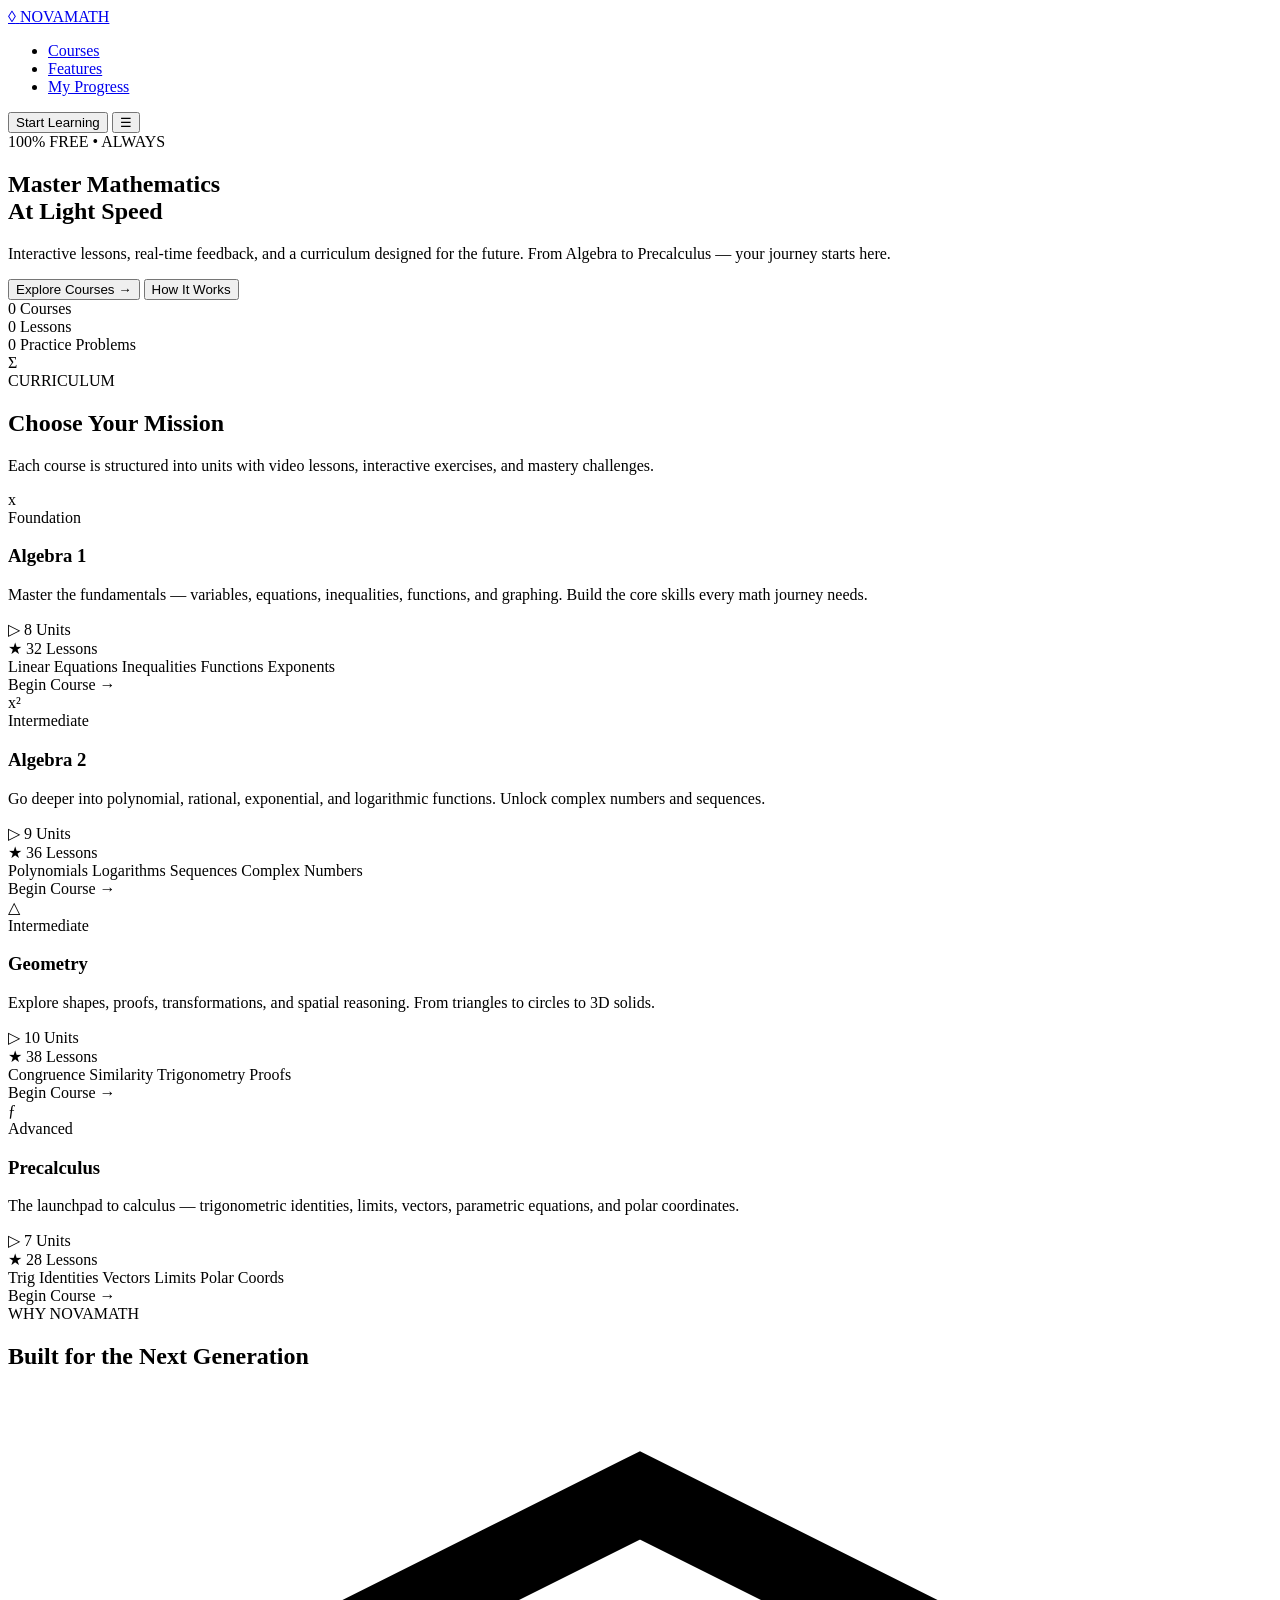
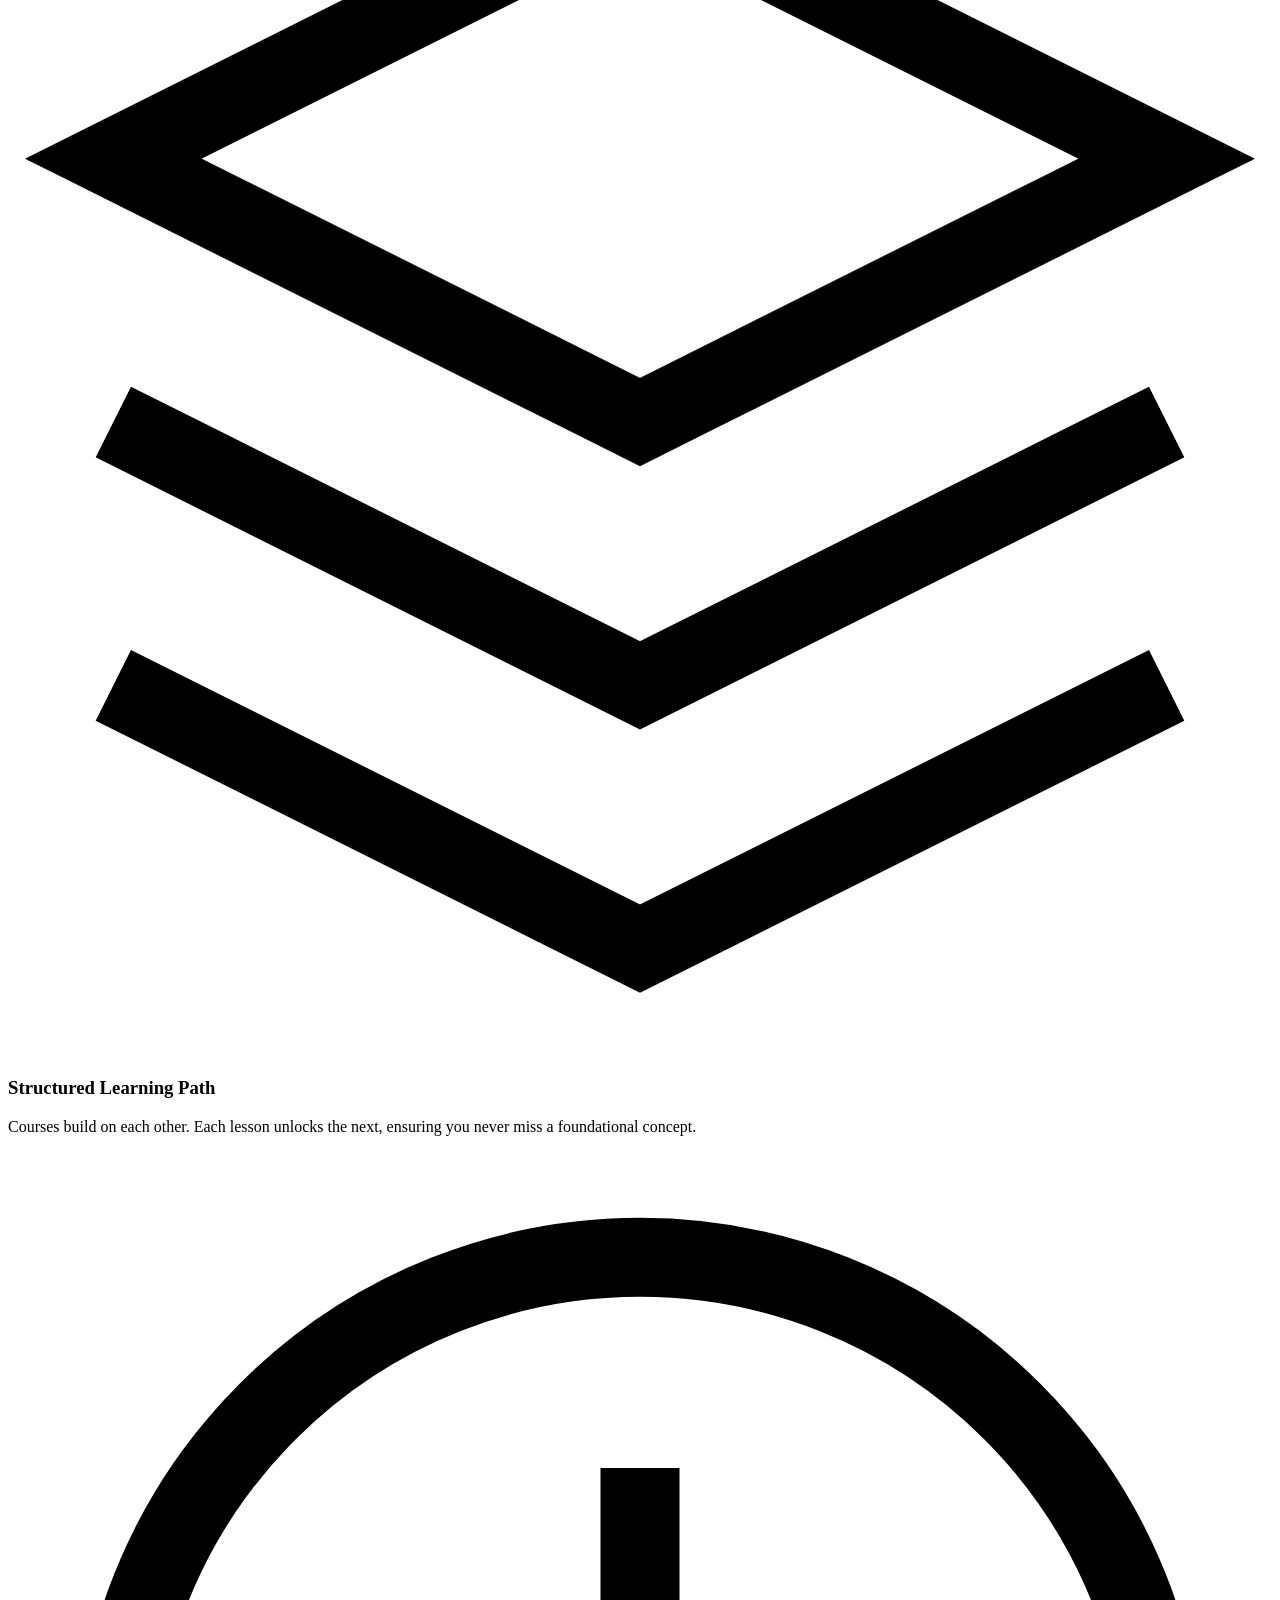
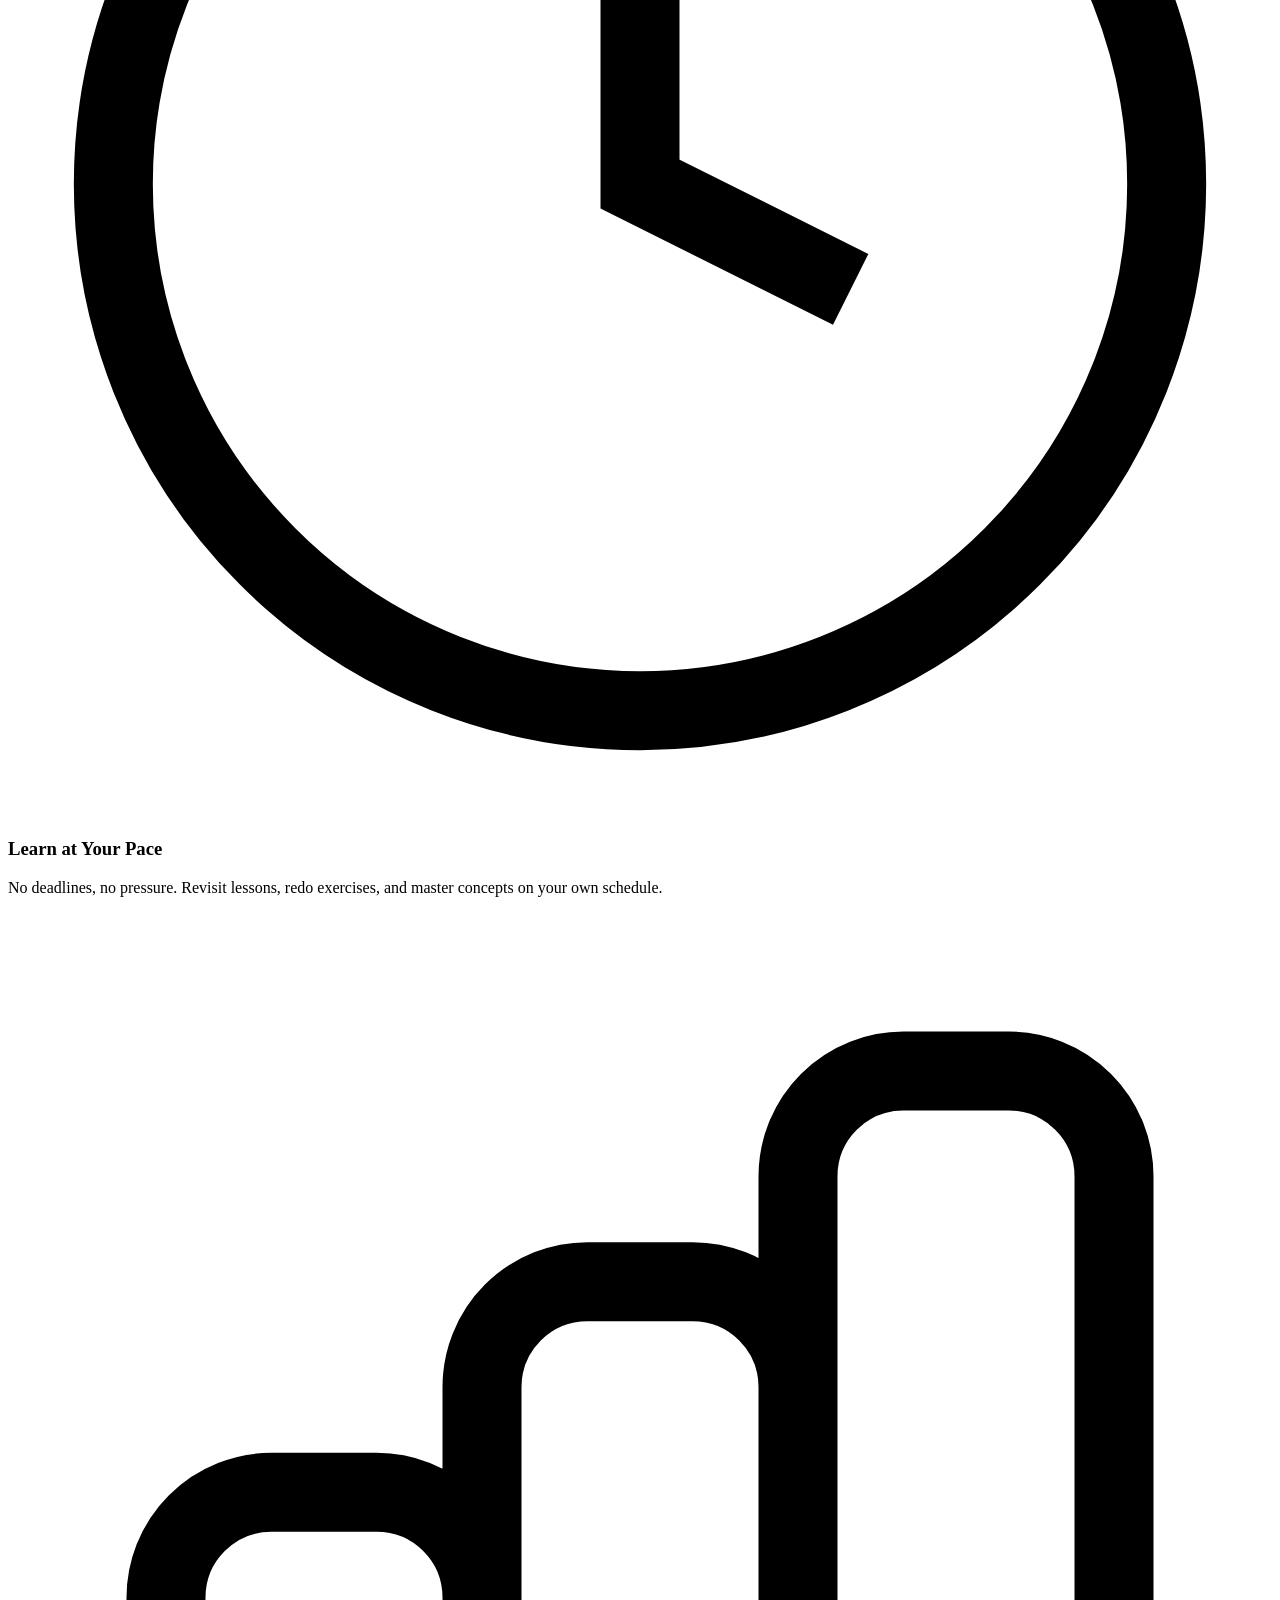
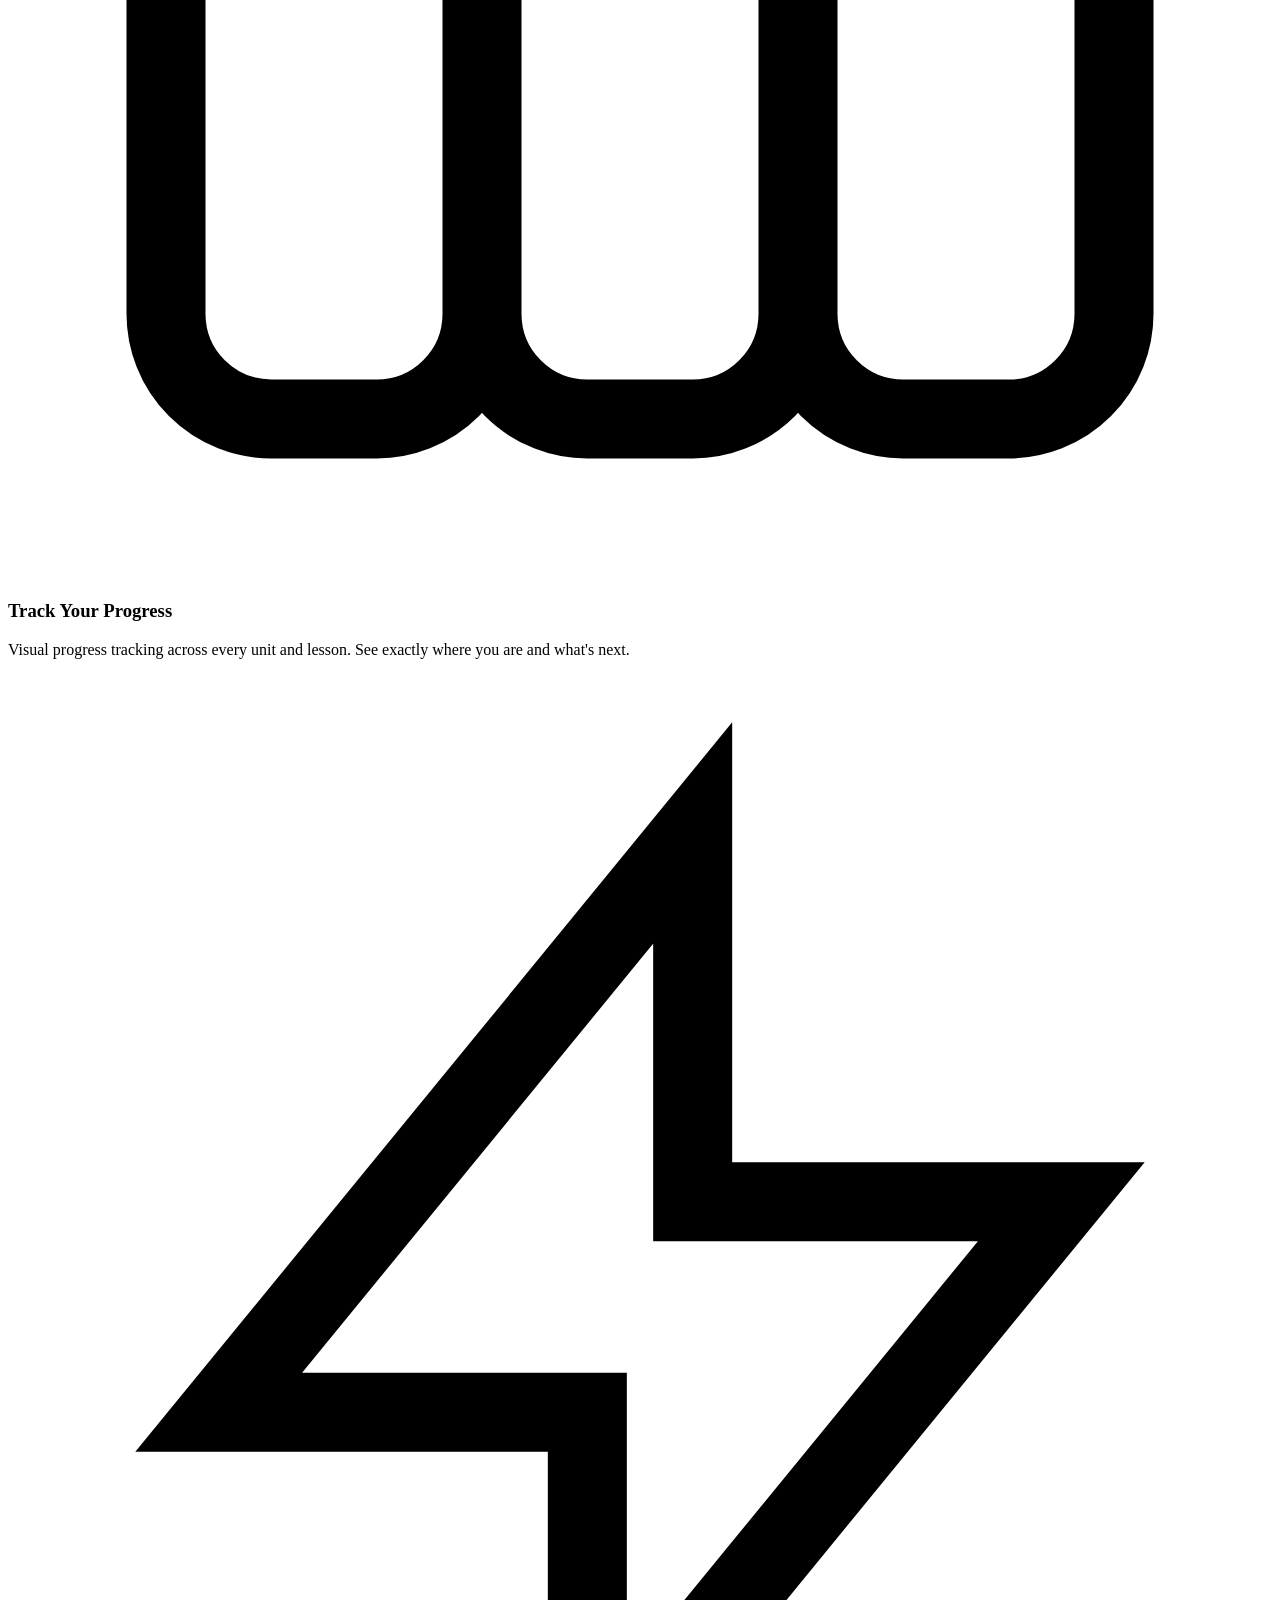
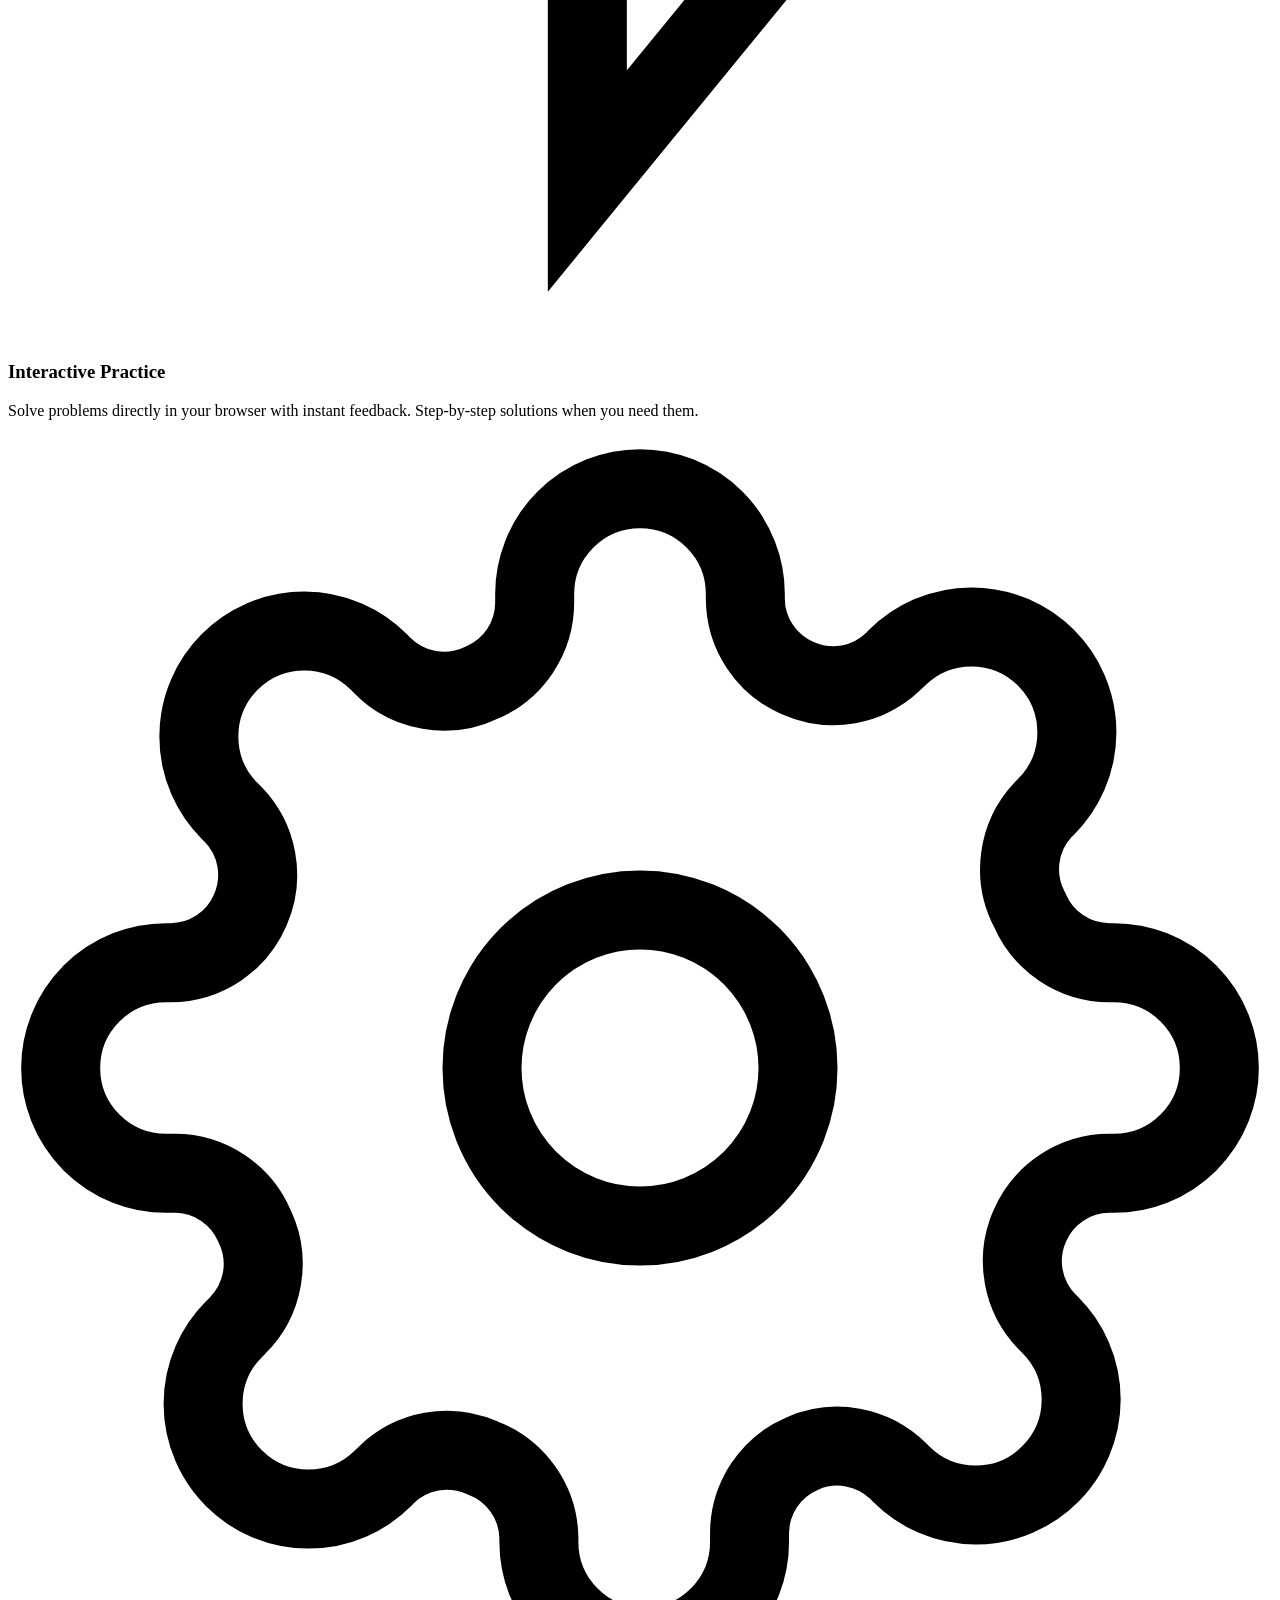
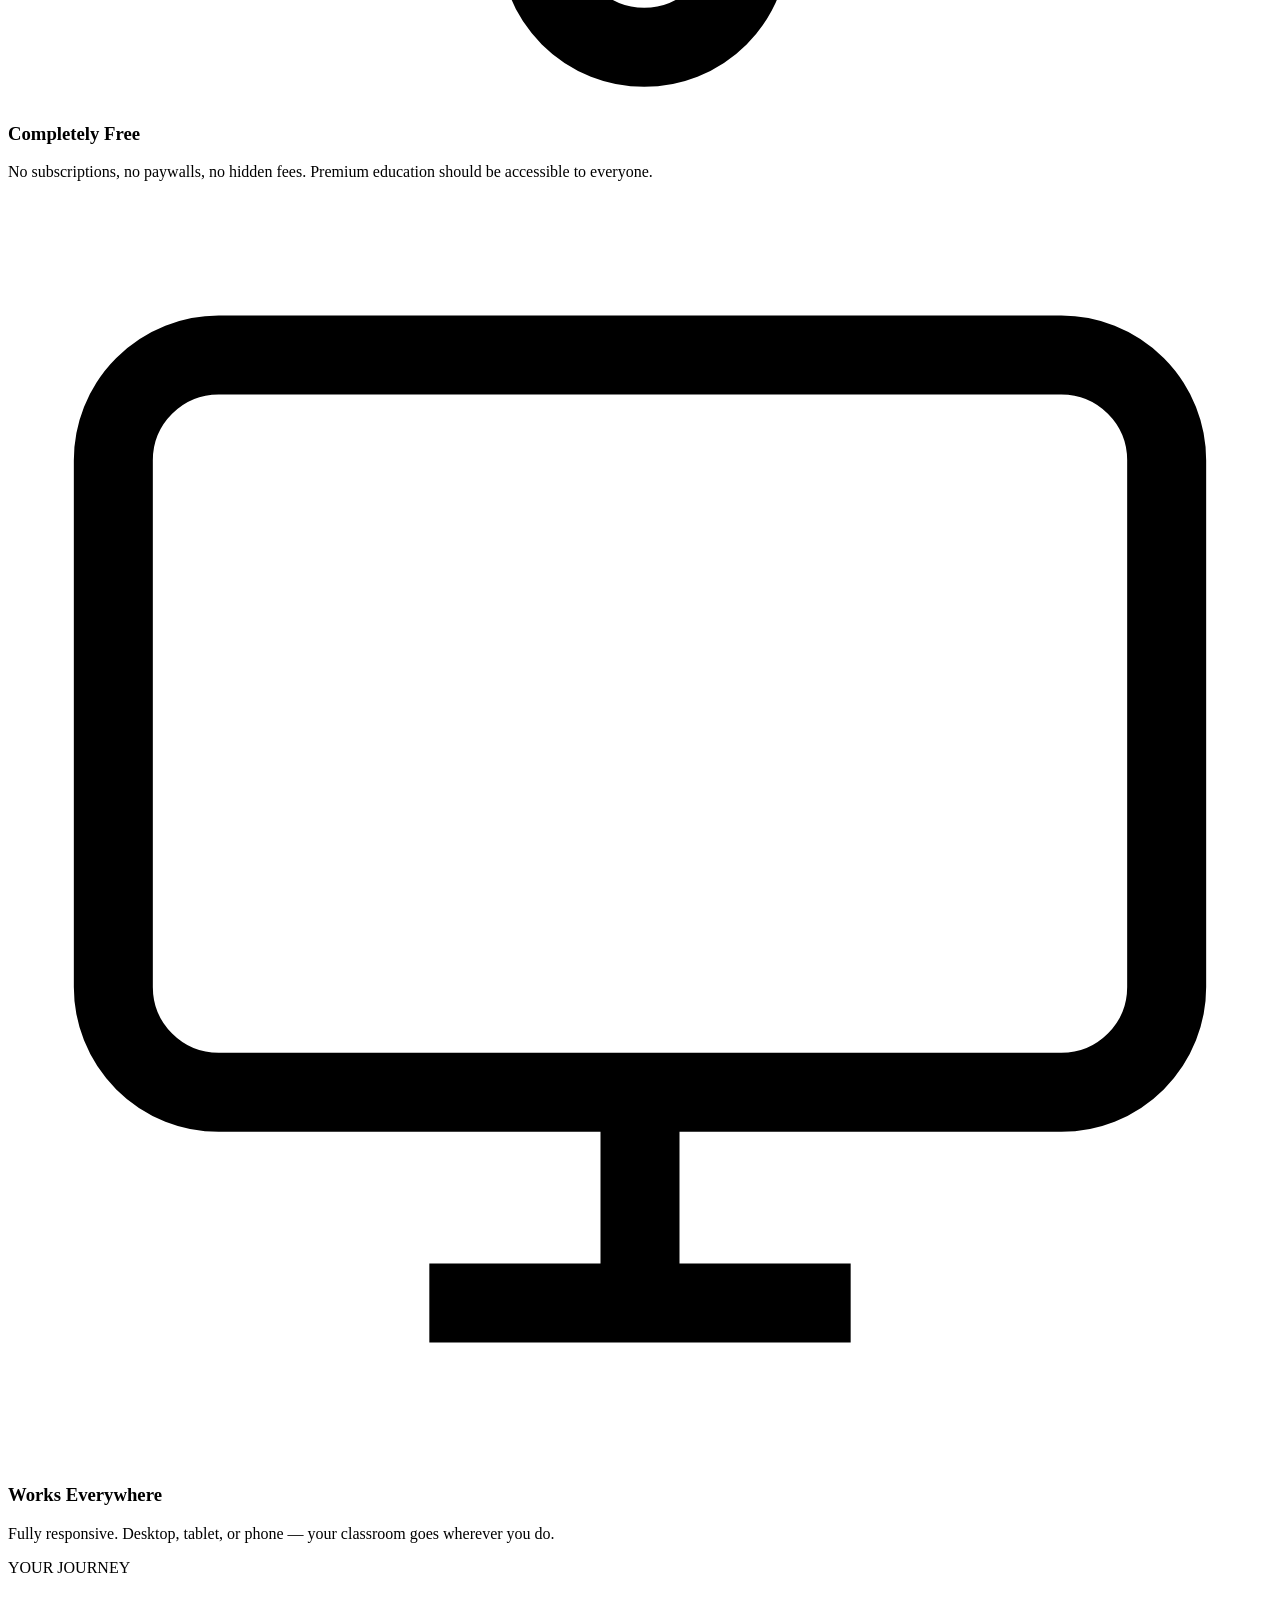
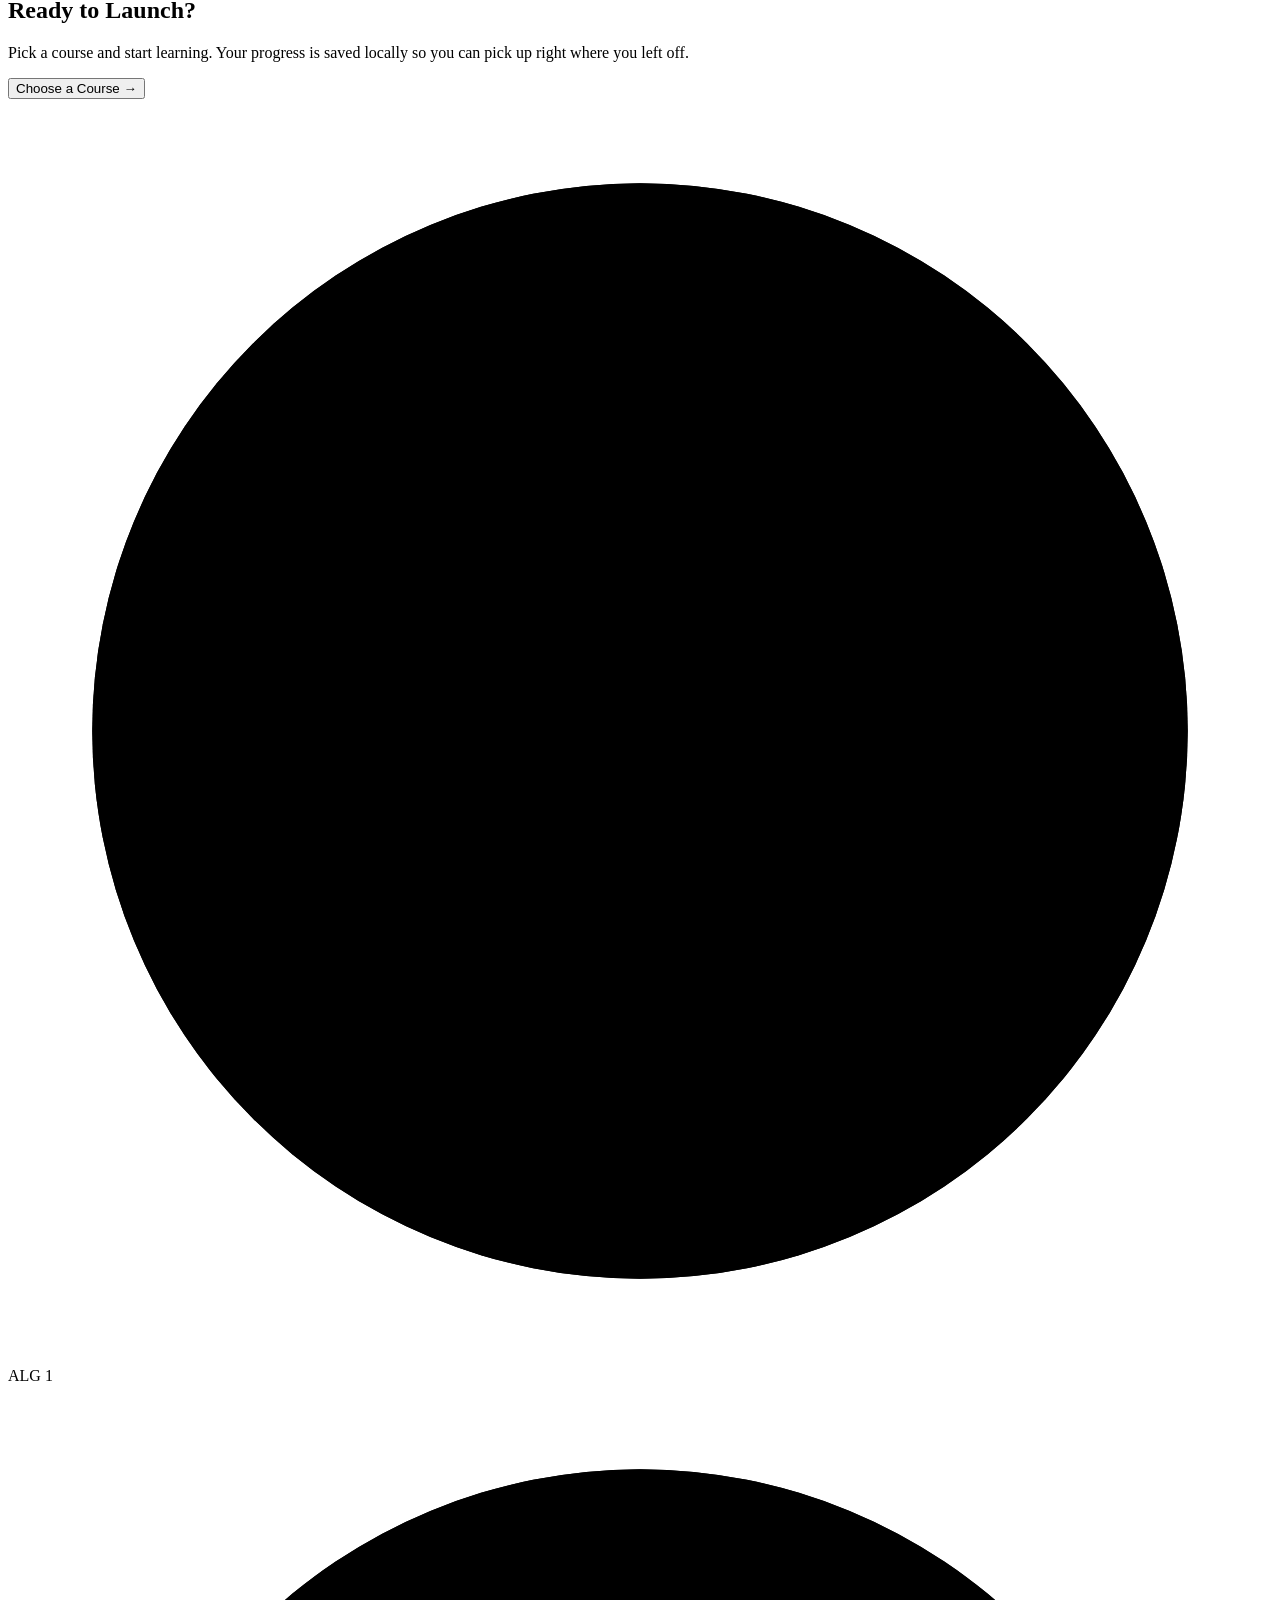
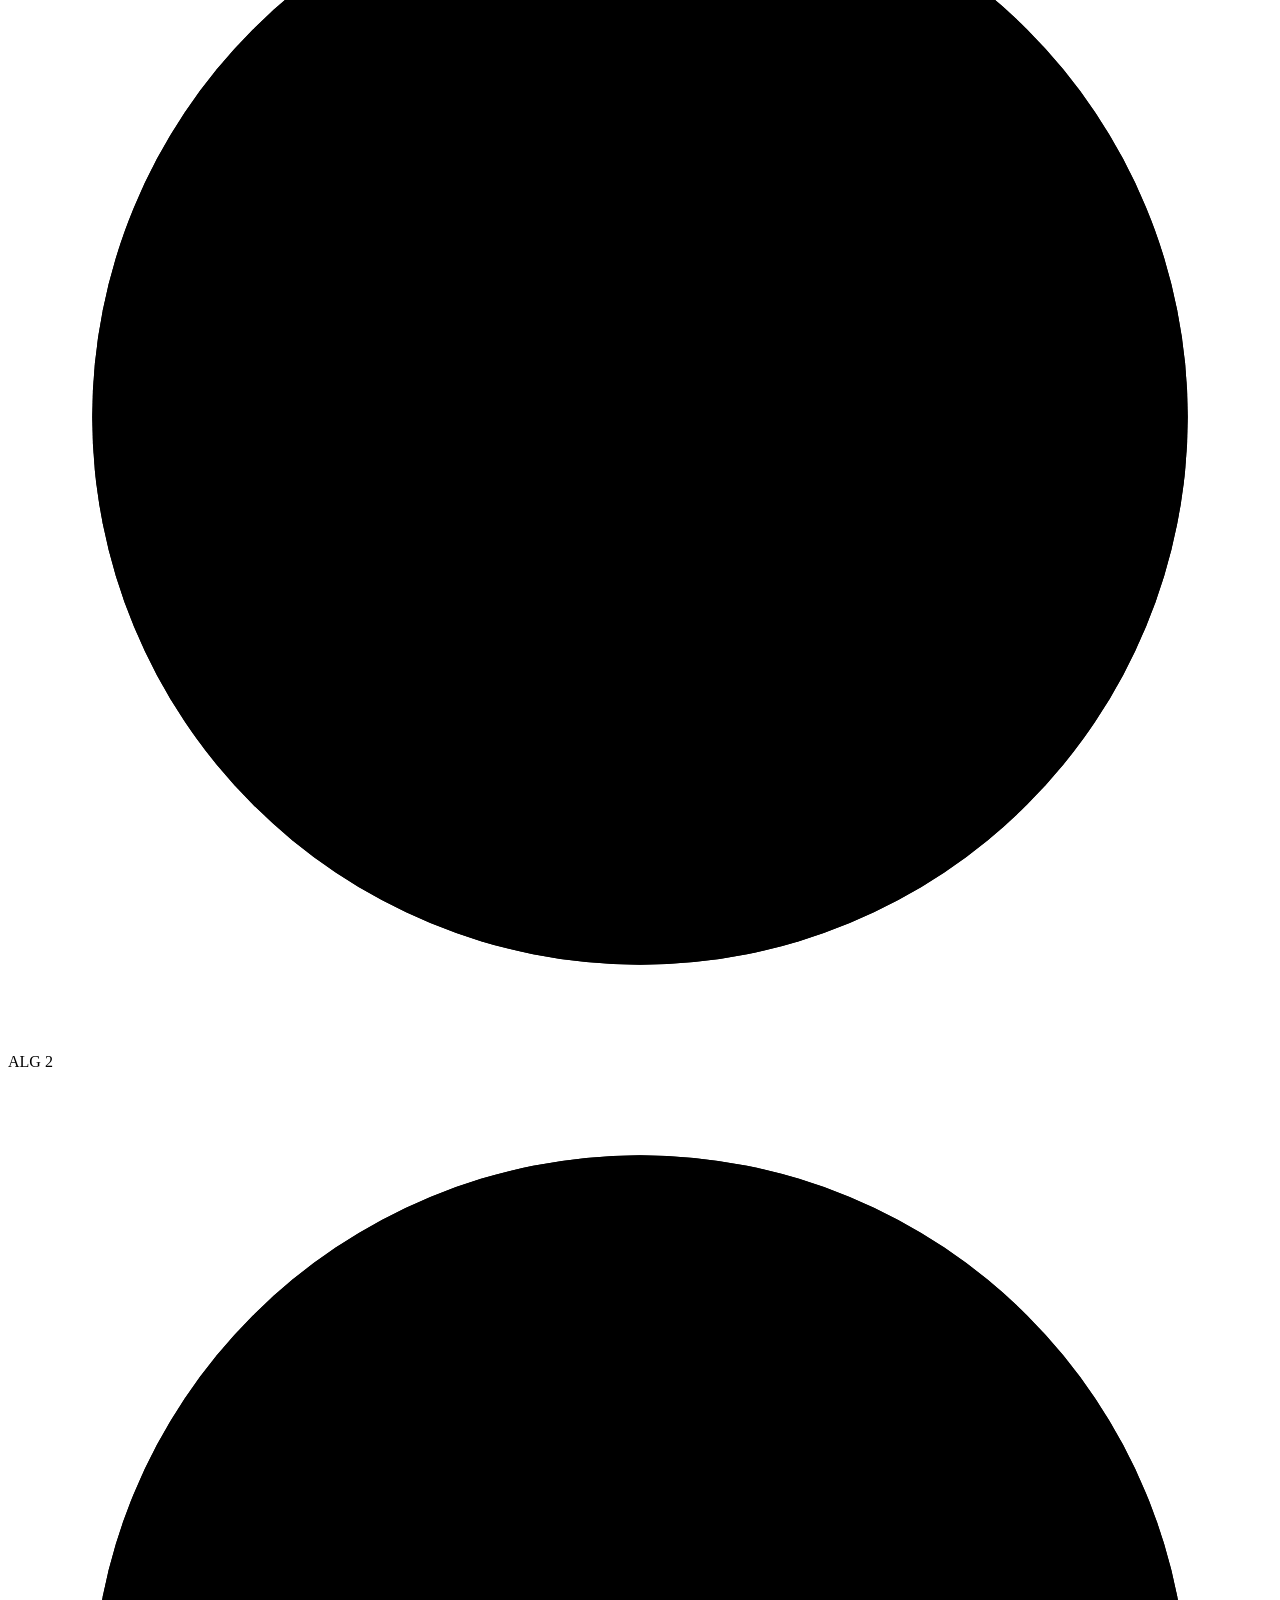
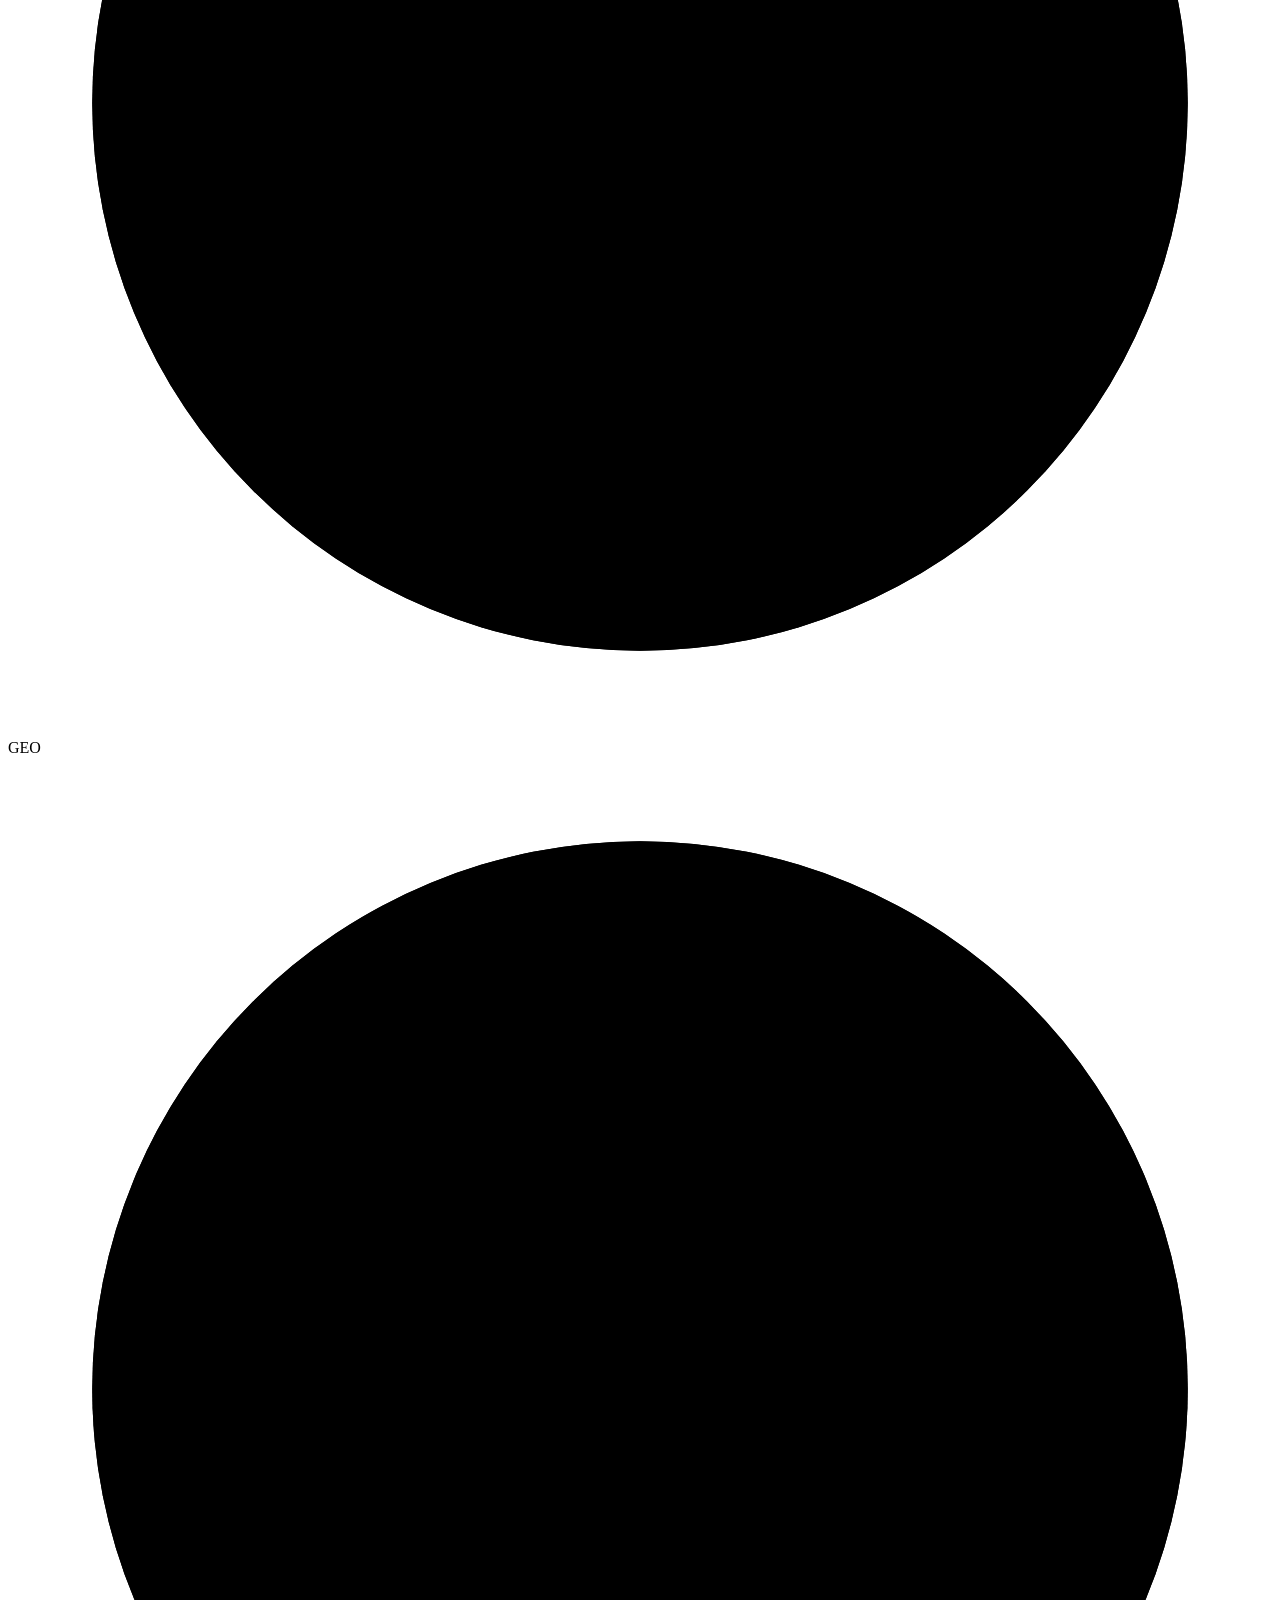
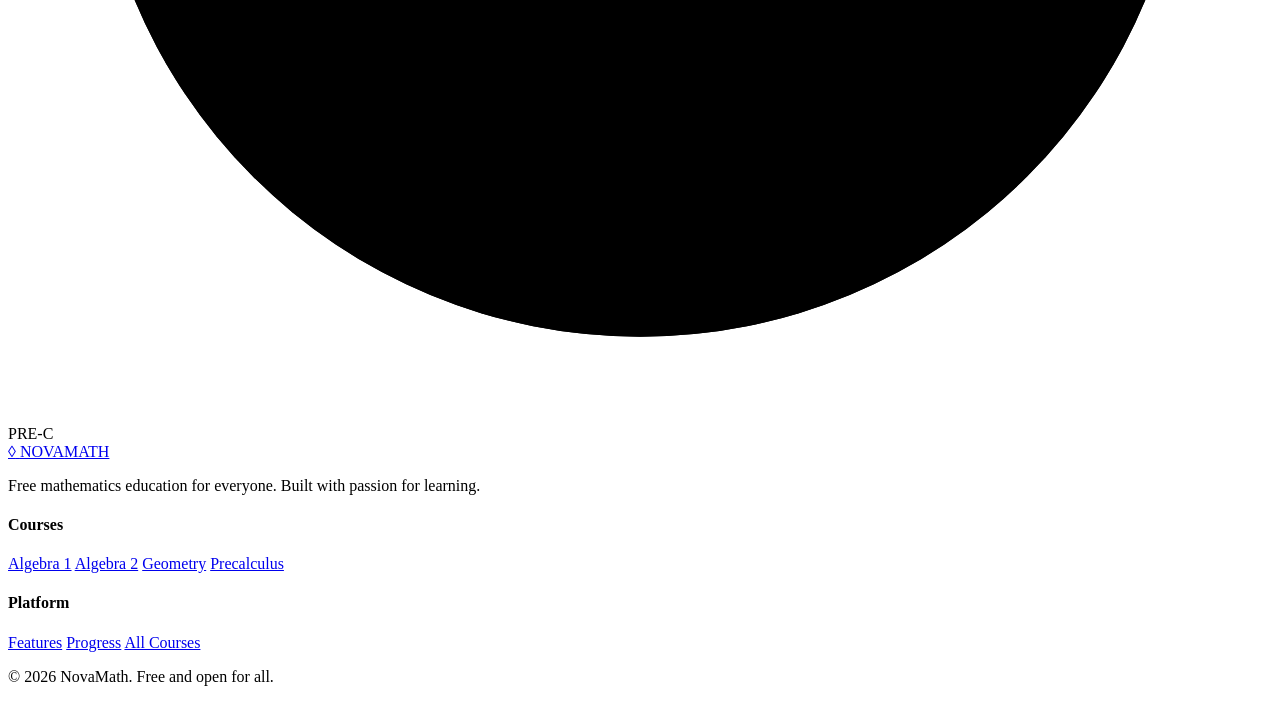
==== index.html @ 976612d1 "Add files via upload" ====
<!DOCTYPE html>
<html lang="en">
<head>
    <meta charset="UTF-8">
    <meta name="viewport" content="width=device-width, initial-scale=1.0">
    <title>NovaMath — Learn Mathematics Free</title>
    <link rel="stylesheet" href="styles.css">
    <link href="https://fonts.googleapis.com/css2?family=Orbitron:wght@400;500;600;700;800;900&family=Exo+2:wght@300;400;500;600;700&family=JetBrains+Mono:wght@400;500&display=swap" rel="stylesheet">
</head>
<body>
    <!-- Animated background -->
    <div class="bg-grid"></div>
    <div class="bg-particles" id="particles"></div>

    <!-- Navigation -->
    <nav class="navbar">
        <div class="nav-container">
            <a href="index.html" class="logo">
                <span class="logo-icon">&#9674;</span>
                <span class="logo-text">NOVA<span class="accent">MATH</span></span>
            </a>
            <ul class="nav-links">
                <li><a href="#courses" class="nav-link">Courses</a></li>
                <li><a href="#features" class="nav-link">Features</a></li>
                <li><a href="#progress" class="nav-link">My Progress</a></li>
            </ul>
            <button class="btn btn-glow" onclick="document.getElementById('courses').scrollIntoView({behavior:'smooth'})">Start Learning</button>
            <button class="mobile-menu-btn" id="mobileMenuBtn">&#9776;</button>
        </div>
    </nav>

    <!-- Hero Section -->
    <section class="hero">
        <div class="hero-content">
            <div class="hero-badge">100% FREE &bull; ALWAYS</div>
            <h1 class="hero-title">
                Master Mathematics<br>
                <span class="gradient-text">At Light Speed</span>
            </h1>
            <p class="hero-subtitle">
                Interactive lessons, real-time feedback, and a curriculum designed for the future.
                From Algebra to Precalculus — your journey starts here.
            </p>
            <div class="hero-actions">
                <button class="btn btn-primary btn-lg" onclick="document.getElementById('courses').scrollIntoView({behavior:'smooth'})">
                    Explore Courses
                    <span class="btn-arrow">&rarr;</span>
                </button>
                <button class="btn btn-outline btn-lg" onclick="document.getElementById('features').scrollIntoView({behavior:'smooth'})">
                    How It Works
                </button>
            </div>
            <div class="hero-stats">
                <div class="stat">
                    <span class="stat-number" data-target="4">0</span>
                    <span class="stat-label">Courses</span>
                </div>
                <div class="stat">
                    <span class="stat-number" data-target="120">0</span>
                    <span class="stat-label">Lessons</span>
                </div>
                <div class="stat">
                    <span class="stat-number" data-target="500">0</span>
                    <span class="stat-label">Practice Problems</span>
                </div>
            </div>
        </div>
        <div class="hero-visual">
            <div class="orbit-system">
                <div class="orbit orbit-1"><div class="orbit-dot"></div></div>
                <div class="orbit orbit-2"><div class="orbit-dot"></div></div>
                <div class="orbit orbit-3"><div class="orbit-dot"></div></div>
                <div class="orbit-center">
                    <span class="math-symbol">&Sigma;</span>
                </div>
            </div>
        </div>
    </section>

    <!-- Courses Section -->
    <section class="section" id="courses">
        <div class="container">
            <div class="section-header">
                <span class="section-tag">CURRICULUM</span>
                <h2 class="section-title">Choose Your <span class="gradient-text">Mission</span></h2>
                <p class="section-desc">Each course is structured into units with video lessons, interactive exercises, and mastery challenges.</p>
            </div>

            <div class="courses-grid">
                <!-- Algebra 1 -->
                <div class="course-card" onclick="window.location.href='course.html?course=algebra1'">
                    <div class="card-glow"></div>
                    <div class="card-header">
                        <div class="course-icon algebra1-icon">
                            <span>x</span>
                        </div>
                        <span class="course-level">Foundation</span>
                    </div>
                    <h3 class="course-title">Algebra 1</h3>
                    <p class="course-desc">Master the fundamentals — variables, equations, inequalities, functions, and graphing. Build the core skills every math journey needs.</p>
                    <div class="course-meta">
                        <div class="meta-item">
                            <span class="meta-icon">&#9655;</span>
                            <span>8 Units</span>
                        </div>
                        <div class="meta-item">
                            <span class="meta-icon">&#9733;</span>
                            <span>32 Lessons</span>
                        </div>
                    </div>
                    <div class="course-topics">
                        <span class="topic-tag">Linear Equations</span>
                        <span class="topic-tag">Inequalities</span>
                        <span class="topic-tag">Functions</span>
                        <span class="topic-tag">Exponents</span>
                    </div>
                    <div class="card-footer">
                        <div class="progress-bar-container">
                            <div class="progress-bar" data-progress="0"></div>
                        </div>
                        <span class="card-cta">Begin Course &rarr;</span>
                    </div>
                </div>

                <!-- Algebra 2 -->
                <div class="course-card" onclick="window.location.href='course.html?course=algebra2'">
                    <div class="card-glow"></div>
                    <div class="card-header">
                        <div class="course-icon algebra2-icon">
                            <span>x&sup2;</span>
                        </div>
                        <span class="course-level">Intermediate</span>
                    </div>
                    <h3 class="course-title">Algebra 2</h3>
                    <p class="course-desc">Go deeper into polynomial, rational, exponential, and logarithmic functions. Unlock complex numbers and sequences.</p>
                    <div class="course-meta">
                        <div class="meta-item">
                            <span class="meta-icon">&#9655;</span>
                            <span>9 Units</span>
                        </div>
                        <div class="meta-item">
                            <span class="meta-icon">&#9733;</span>
                            <span>36 Lessons</span>
                        </div>
                    </div>
                    <div class="course-topics">
                        <span class="topic-tag">Polynomials</span>
                        <span class="topic-tag">Logarithms</span>
                        <span class="topic-tag">Sequences</span>
                        <span class="topic-tag">Complex Numbers</span>
                    </div>
                    <div class="card-footer">
                        <div class="progress-bar-container">
                            <div class="progress-bar" data-progress="0"></div>
                        </div>
                        <span class="card-cta">Begin Course &rarr;</span>
                    </div>
                </div>

                <!-- Geometry -->
                <div class="course-card" onclick="window.location.href='course.html?course=geometry'">
                    <div class="card-glow"></div>
                    <div class="card-header">
                        <div class="course-icon geometry-icon">
                            <span>&#9651;</span>
                        </div>
                        <span class="course-level">Intermediate</span>
                    </div>
                    <h3 class="course-title">Geometry</h3>
                    <p class="course-desc">Explore shapes, proofs, transformations, and spatial reasoning. From triangles to circles to 3D solids.</p>
                    <div class="course-meta">
                        <div class="meta-item">
                            <span class="meta-icon">&#9655;</span>
                            <span>10 Units</span>
                        </div>
                        <div class="meta-item">
                            <span class="meta-icon">&#9733;</span>
                            <span>38 Lessons</span>
                        </div>
                    </div>
                    <div class="course-topics">
                        <span class="topic-tag">Congruence</span>
                        <span class="topic-tag">Similarity</span>
                        <span class="topic-tag">Trigonometry</span>
                        <span class="topic-tag">Proofs</span>
                    </div>
                    <div class="card-footer">
                        <div class="progress-bar-container">
                            <div class="progress-bar" data-progress="0"></div>
                        </div>
                        <span class="card-cta">Begin Course &rarr;</span>
                    </div>
                </div>

                <!-- Precalculus -->
                <div class="course-card" onclick="window.location.href='course.html?course=precalculus'">
                    <div class="card-glow"></div>
                    <div class="card-header">
                        <div class="course-icon precalc-icon">
                            <span>&fnof;</span>
                        </div>
                        <span class="course-level">Advanced</span>
                    </div>
                    <h3 class="course-title">Precalculus</h3>
                    <p class="course-desc">The launchpad to calculus — trigonometric identities, limits, vectors, parametric equations, and polar coordinates.</p>
                    <div class="course-meta">
                        <div class="meta-item">
                            <span class="meta-icon">&#9655;</span>
                            <span>7 Units</span>
                        </div>
                        <div class="meta-item">
                            <span class="meta-icon">&#9733;</span>
                            <span>28 Lessons</span>
                        </div>
                    </div>
                    <div class="course-topics">
                        <span class="topic-tag">Trig Identities</span>
                        <span class="topic-tag">Vectors</span>
                        <span class="topic-tag">Limits</span>
                        <span class="topic-tag">Polar Coords</span>
                    </div>
                    <div class="card-footer">
                        <div class="progress-bar-container">
                            <div class="progress-bar" data-progress="0"></div>
                        </div>
                        <span class="card-cta">Begin Course &rarr;</span>
                    </div>
                </div>
            </div>
        </div>
    </section>

    <!-- Features Section -->
    <section class="section section-dark" id="features">
        <div class="container">
            <div class="section-header">
                <span class="section-tag">WHY NOVAMATH</span>
                <h2 class="section-title">Built for the <span class="gradient-text">Next Generation</span></h2>
            </div>
            <div class="features-grid">
                <div class="feature-card">
                    <div class="feature-icon">
                        <svg viewBox="0 0 24 24" fill="none" stroke="currentColor" stroke-width="1.5">
                            <path d="M12 2L2 7l10 5 10-5-10-5zM2 17l10 5 10-5M2 12l10 5 10-5"/>
                        </svg>
                    </div>
                    <h3>Structured Learning Path</h3>
                    <p>Courses build on each other. Each lesson unlocks the next, ensuring you never miss a foundational concept.</p>
                </div>
                <div class="feature-card">
                    <div class="feature-icon">
                        <svg viewBox="0 0 24 24" fill="none" stroke="currentColor" stroke-width="1.5">
                            <circle cx="12" cy="12" r="10"/><path d="M12 6v6l4 2"/>
                        </svg>
                    </div>
                    <h3>Learn at Your Pace</h3>
                    <p>No deadlines, no pressure. Revisit lessons, redo exercises, and master concepts on your own schedule.</p>
                </div>
                <div class="feature-card">
                    <div class="feature-icon">
                        <svg viewBox="0 0 24 24" fill="none" stroke="currentColor" stroke-width="1.5">
                            <path d="M9 19v-6a2 2 0 00-2-2H5a2 2 0 00-2 2v6a2 2 0 002 2h2a2 2 0 002-2zm0 0V9a2 2 0 012-2h2a2 2 0 012 2v10m-6 0a2 2 0 002 2h2a2 2 0 002-2m0 0V5a2 2 0 012-2h2a2 2 0 012 2v14a2 2 0 01-2 2h-2a2 2 0 01-2-2z"/>
                        </svg>
                    </div>
                    <h3>Track Your Progress</h3>
                    <p>Visual progress tracking across every unit and lesson. See exactly where you are and what's next.</p>
                </div>
                <div class="feature-card">
                    <div class="feature-icon">
                        <svg viewBox="0 0 24 24" fill="none" stroke="currentColor" stroke-width="1.5">
                            <path d="M13 10V3L4 14h7v7l9-11h-7z"/>
                        </svg>
                    </div>
                    <h3>Interactive Practice</h3>
                    <p>Solve problems directly in your browser with instant feedback. Step-by-step solutions when you need them.</p>
                </div>
                <div class="feature-card">
                    <div class="feature-icon">
                        <svg viewBox="0 0 24 24" fill="none" stroke="currentColor" stroke-width="1.5">
                            <path d="M12 15a3 3 0 100-6 3 3 0 000 6z"/><path d="M19.4 15a1.65 1.65 0 00.33 1.82l.06.06a2 2 0 010 2.83 2 2 0 01-2.83 0l-.06-.06a1.65 1.65 0 00-1.82-.33 1.65 1.65 0 00-1 1.51V21a2 2 0 01-4 0v-.09A1.65 1.65 0 009 19.4a1.65 1.65 0 00-1.82.33l-.06.06a2 2 0 01-2.83-2.83l.06-.06A1.65 1.65 0 004.68 15a1.65 1.65 0 00-1.51-1H3a2 2 0 010-4h.09A1.65 1.65 0 004.6 9a1.65 1.65 0 00-.33-1.82l-.06-.06a2 2 0 012.83-2.83l.06.06A1.65 1.65 0 009 4.68a1.65 1.65 0 001-1.51V3a2 2 0 014 0v.09a1.65 1.65 0 001 1.51 1.65 1.65 0 001.82-.33l.06-.06a2 2 0 012.83 2.83l-.06.06A1.65 1.65 0 0019.4 9a1.65 1.65 0 001.51 1H21a2 2 0 010 4h-.09a1.65 1.65 0 00-1.51 1z"/>
                        </svg>
                    </div>
                    <h3>Completely Free</h3>
                    <p>No subscriptions, no paywalls, no hidden fees. Premium education should be accessible to everyone.</p>
                </div>
                <div class="feature-card">
                    <div class="feature-icon">
                        <svg viewBox="0 0 24 24" fill="none" stroke="currentColor" stroke-width="1.5">
                            <rect x="2" y="3" width="20" height="14" rx="2"/><path d="M8 21h8M12 17v4"/>
                        </svg>
                    </div>
                    <h3>Works Everywhere</h3>
                    <p>Fully responsive. Desktop, tablet, or phone — your classroom goes wherever you do.</p>
                </div>
            </div>
        </div>
    </section>

    <!-- Progress / CTA Section -->
    <section class="section" id="progress">
        <div class="container">
            <div class="cta-block">
                <div class="cta-content">
                    <span class="section-tag">YOUR JOURNEY</span>
                    <h2 class="section-title">Ready to <span class="gradient-text">Launch</span>?</h2>
                    <p class="section-desc">Pick a course and start learning. Your progress is saved locally so you can pick up right where you left off.</p>
                    <button class="btn btn-primary btn-lg" onclick="document.getElementById('courses').scrollIntoView({behavior:'smooth'})">
                        Choose a Course
                        <span class="btn-arrow">&rarr;</span>
                    </button>
                </div>
                <div class="cta-visual">
                    <div class="progress-rings">
                        <div class="ring" data-course="Algebra 1" data-color="#00d4ff">
                            <svg viewBox="0 0 120 120">
                                <circle cx="60" cy="60" r="52" class="ring-bg"/>
                                <circle cx="60" cy="60" r="52" class="ring-fill" style="--color: #00d4ff" data-course-key="algebra1"/>
                            </svg>
                            <span class="ring-label">ALG 1</span>
                        </div>
                        <div class="ring" data-course="Algebra 2" data-color="#a855f7">
                            <svg viewBox="0 0 120 120">
                                <circle cx="60" cy="60" r="52" class="ring-bg"/>
                                <circle cx="60" cy="60" r="52" class="ring-fill" style="--color: #a855f7" data-course-key="algebra2"/>
                            </svg>
                            <span class="ring-label">ALG 2</span>
                        </div>
                        <div class="ring" data-course="Geometry" data-color="#22c55e">
                            <svg viewBox="0 0 120 120">
                                <circle cx="60" cy="60" r="52" class="ring-bg"/>
                                <circle cx="60" cy="60" r="52" class="ring-fill" style="--color: #22c55e" data-course-key="geometry"/>
                            </svg>
                            <span class="ring-label">GEO</span>
                        </div>
                        <div class="ring" data-course="Precalculus" data-color="#f97316">
                            <svg viewBox="0 0 120 120">
                                <circle cx="60" cy="60" r="52" class="ring-bg"/>
                                <circle cx="60" cy="60" r="52" class="ring-fill" style="--color: #f97316" data-course-key="precalculus"/>
                            </svg>
                            <span class="ring-label">PRE-C</span>
                        </div>
                    </div>
                </div>
            </div>
        </div>
    </section>

    <!-- Footer -->
    <footer class="footer">
        <div class="container">
            <div class="footer-grid">
                <div class="footer-brand">
                    <a href="index.html" class="logo">
                        <span class="logo-icon">&#9674;</span>
                        <span class="logo-text">NOVA<span class="accent">MATH</span></span>
                    </a>
                    <p>Free mathematics education for everyone. Built with passion for learning.</p>
                </div>
                <div class="footer-links">
                    <h4>Courses</h4>
                    <a href="course.html?course=algebra1">Algebra 1</a>
                    <a href="course.html?course=algebra2">Algebra 2</a>
                    <a href="course.html?course=geometry">Geometry</a>
                    <a href="course.html?course=precalculus">Precalculus</a>
                </div>
                <div class="footer-links">
                    <h4>Platform</h4>
                    <a href="#features">Features</a>
                    <a href="#progress">Progress</a>
                    <a href="#courses">All Courses</a>
                </div>
            </div>
            <div class="footer-bottom">
                <p>&copy; 2026 NovaMath. Free and open for all.</p>
            </div>
        </div>
    </footer>

    <script src="practice-data.js"></script>
    <script src="app.js"></script>
</body>
</html>
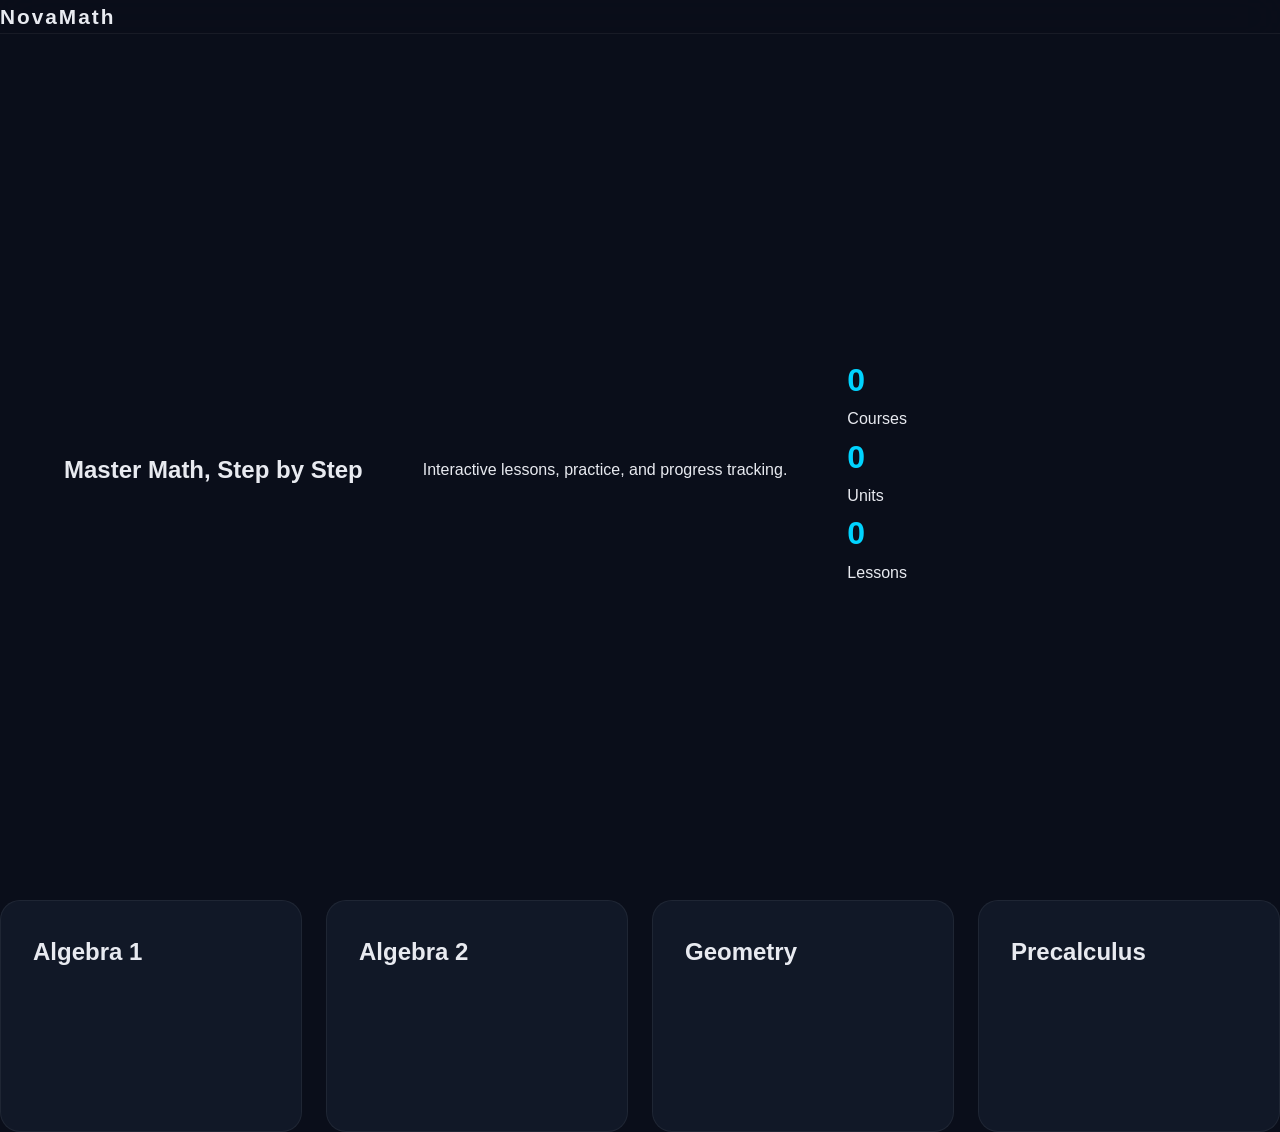
==== commit 549017d4: "Add files via upload" ====
--- a/index.html
+++ b/index.html
@@ -1,382 +1,63 @@
 <!DOCTYPE html>
 <html lang="en">
 <head>
-    <meta charset="UTF-8">
-    <meta name="viewport" content="width=device-width, initial-scale=1.0">
-    <title>NovaMath — Learn Mathematics Free</title>
-    <link rel="stylesheet" href="styles.css">
-    <link href="https://fonts.googleapis.com/css2?family=Orbitron:wght@400;500;600;700;800;900&family=Exo+2:wght@300;400;500;600;700&family=JetBrains+Mono:wght@400;500&display=swap" rel="stylesheet">
+  <meta charset="UTF-8">
+  <meta name="viewport" content="width=device-width, initial-scale=1.0">
+  <title>NovaMath</title>
+  <link rel="stylesheet" href="style.css">
 </head>
 <body>
-    <!-- Animated background -->
-    <div class="bg-grid"></div>
-    <div class="bg-particles" id="particles"></div>
-
-    <!-- Navigation -->
-    <nav class="navbar">
-        <div class="nav-container">
-            <a href="index.html" class="logo">
-                <span class="logo-icon">&#9674;</span>
-                <span class="logo-text">NOVA<span class="accent">MATH</span></span>
-            </a>
-            <ul class="nav-links">
-                <li><a href="#courses" class="nav-link">Courses</a></li>
-                <li><a href="#features" class="nav-link">Features</a></li>
-                <li><a href="#progress" class="nav-link">My Progress</a></li>
-            </ul>
-            <button class="btn btn-glow" onclick="document.getElementById('courses').scrollIntoView({behavior:'smooth'})">Start Learning</button>
-            <button class="mobile-menu-btn" id="mobileMenuBtn">&#9776;</button>
-        </div>
-    </nav>
-
-    <!-- Hero Section -->
+  <div id="particles"></div>
+  <nav class="navbar"><h1 class="logo">NovaMath</h1></nav>
+  <main>
     <section class="hero">
-        <div class="hero-content">
-            <div class="hero-badge">100% FREE &bull; ALWAYS</div>
-            <h1 class="hero-title">
-                Master Mathematics<br>
-                <span class="gradient-text">At Light Speed</span>
-            </h1>
-            <p class="hero-subtitle">
-                Interactive lessons, real-time feedback, and a curriculum designed for the future.
-                From Algebra to Precalculus — your journey starts here.
-            </p>
-            <div class="hero-actions">
-                <button class="btn btn-primary btn-lg" onclick="document.getElementById('courses').scrollIntoView({behavior:'smooth'})">
-                    Explore Courses
-                    <span class="btn-arrow">&rarr;</span>
-                </button>
-                <button class="btn btn-outline btn-lg" onclick="document.getElementById('features').scrollIntoView({behavior:'smooth'})">
-                    How It Works
-                </button>
-            </div>
-            <div class="hero-stats">
-                <div class="stat">
-                    <span class="stat-number" data-target="4">0</span>
-                    <span class="stat-label">Courses</span>
-                </div>
-                <div class="stat">
-                    <span class="stat-number" data-target="120">0</span>
-                    <span class="stat-label">Lessons</span>
-                </div>
-                <div class="stat">
-                    <span class="stat-number" data-target="500">0</span>
-                    <span class="stat-label">Practice Problems</span>
-                </div>
-            </div>
-        </div>
-        <div class="hero-visual">
-            <div class="orbit-system">
-                <div class="orbit orbit-1"><div class="orbit-dot"></div></div>
-                <div class="orbit orbit-2"><div class="orbit-dot"></div></div>
-                <div class="orbit orbit-3"><div class="orbit-dot"></div></div>
-                <div class="orbit-center">
-                    <span class="math-symbol">&Sigma;</span>
-                </div>
-            </div>
-        </div>
+      <h1>Master Math, Step by Step</h1>
+      <p>Interactive lessons, practice, and progress tracking.</p>
+      <div class="stats">
+        <div class="stat"><span class="stat-number" data-target="4">0</span> Courses</div>
+        <div class="stat"><span class="stat-number" data-target="50">0</span> Units</div>
+        <div class="stat"><span class="stat-number" data-target="120">0</span> Lessons</div>
+      </div>
     </section>
-
-    <!-- Courses Section -->
-    <section class="section" id="courses">
-        <div class="container">
-            <div class="section-header">
-                <span class="section-tag">CURRICULUM</span>
-                <h2 class="section-title">Choose Your <span class="gradient-text">Mission</span></h2>
-                <p class="section-desc">Each course is structured into units with video lessons, interactive exercises, and mastery challenges.</p>
-            </div>
-
-            <div class="courses-grid">
-                <!-- Algebra 1 -->
-                <div class="course-card" onclick="window.location.href='course.html?course=algebra1'">
-                    <div class="card-glow"></div>
-                    <div class="card-header">
-                        <div class="course-icon algebra1-icon">
-                            <span>x</span>
-                        </div>
-                        <span class="course-level">Foundation</span>
-                    </div>
-                    <h3 class="course-title">Algebra 1</h3>
-                    <p class="course-desc">Master the fundamentals — variables, equations, inequalities, functions, and graphing. Build the core skills every math journey needs.</p>
-                    <div class="course-meta">
-                        <div class="meta-item">
-                            <span class="meta-icon">&#9655;</span>
-                            <span>8 Units</span>
-                        </div>
-                        <div class="meta-item">
-                            <span class="meta-icon">&#9733;</span>
-                            <span>32 Lessons</span>
-                        </div>
-                    </div>
-                    <div class="course-topics">
-                        <span class="topic-tag">Linear Equations</span>
-                        <span class="topic-tag">Inequalities</span>
-                        <span class="topic-tag">Functions</span>
-                        <span class="topic-tag">Exponents</span>
-                    </div>
-                    <div class="card-footer">
-                        <div class="progress-bar-container">
-                            <div class="progress-bar" data-progress="0"></div>
-                        </div>
-                        <span class="card-cta">Begin Course &rarr;</span>
-                    </div>
-                </div>
-
-                <!-- Algebra 2 -->
-                <div class="course-card" onclick="window.location.href='course.html?course=algebra2'">
-                    <div class="card-glow"></div>
-                    <div class="card-header">
-                        <div class="course-icon algebra2-icon">
-                            <span>x&sup2;</span>
-                        </div>
-                        <span class="course-level">Intermediate</span>
-                    </div>
-                    <h3 class="course-title">Algebra 2</h3>
-                    <p class="course-desc">Go deeper into polynomial, rational, exponential, and logarithmic functions. Unlock complex numbers and sequences.</p>
-                    <div class="course-meta">
-                        <div class="meta-item">
-                            <span class="meta-icon">&#9655;</span>
-                            <span>9 Units</span>
-                        </div>
-                        <div class="meta-item">
-                            <span class="meta-icon">&#9733;</span>
-                            <span>36 Lessons</span>
-                        </div>
-                    </div>
-                    <div class="course-topics">
-                        <span class="topic-tag">Polynomials</span>
-                        <span class="topic-tag">Logarithms</span>
-                        <span class="topic-tag">Sequences</span>
-                        <span class="topic-tag">Complex Numbers</span>
-                    </div>
-                    <div class="card-footer">
-                        <div class="progress-bar-container">
-                            <div class="progress-bar" data-progress="0"></div>
-                        </div>
-                        <span class="card-cta">Begin Course &rarr;</span>
-                    </div>
-                </div>
-
-                <!-- Geometry -->
-                <div class="course-card" onclick="window.location.href='course.html?course=geometry'">
-                    <div class="card-glow"></div>
-                    <div class="card-header">
-                        <div class="course-icon geometry-icon">
-                            <span>&#9651;</span>
-                        </div>
-                        <span class="course-level">Intermediate</span>
-                    </div>
-                    <h3 class="course-title">Geometry</h3>
-                    <p class="course-desc">Explore shapes, proofs, transformations, and spatial reasoning. From triangles to circles to 3D solids.</p>
-                    <div class="course-meta">
-                        <div class="meta-item">
-                            <span class="meta-icon">&#9655;</span>
-                            <span>10 Units</span>
-                        </div>
-                        <div class="meta-item">
-                            <span class="meta-icon">&#9733;</span>
-                            <span>38 Lessons</span>
-                        </div>
-                    </div>
-                    <div class="course-topics">
-                        <span class="topic-tag">Congruence</span>
-                        <span class="topic-tag">Similarity</span>
-                        <span class="topic-tag">Trigonometry</span>
-                        <span class="topic-tag">Proofs</span>
-                    </div>
-                    <div class="card-footer">
-                        <div class="progress-bar-container">
-                            <div class="progress-bar" data-progress="0"></div>
-                        </div>
-                        <span class="card-cta">Begin Course &rarr;</span>
-                    </div>
-                </div>
-
-                <!-- Precalculus -->
-                <div class="course-card" onclick="window.location.href='course.html?course=precalculus'">
-                    <div class="card-glow"></div>
-                    <div class="card-header">
-                        <div class="course-icon precalc-icon">
-                            <span>&fnof;</span>
-                        </div>
-                        <span class="course-level">Advanced</span>
-                    </div>
-                    <h3 class="course-title">Precalculus</h3>
-                    <p class="course-desc">The launchpad to calculus — trigonometric identities, limits, vectors, parametric equations, and polar coordinates.</p>
-                    <div class="course-meta">
-                        <div class="meta-item">
-                            <span class="meta-icon">&#9655;</span>
-                            <span>7 Units</span>
-                        </div>
-                        <div class="meta-item">
-                            <span class="meta-icon">&#9733;</span>
-                            <span>28 Lessons</span>
-                        </div>
-                    </div>
-                    <div class="course-topics">
-                        <span class="topic-tag">Trig Identities</span>
-                        <span class="topic-tag">Vectors</span>
-                        <span class="topic-tag">Limits</span>
-                        <span class="topic-tag">Polar Coords</span>
-                    </div>
-                    <div class="card-footer">
-                        <div class="progress-bar-container">
-                            <div class="progress-bar" data-progress="0"></div>
-                        </div>
-                        <span class="card-cta">Begin Course &rarr;</span>
-                    </div>
-                </div>
-            </div>
-        </div>
+    <section class="courses-grid">
+      <div class="course-card" data-course="algebra1">
+        <h2>Algebra 1</h2>
+        <div class="progress-container"><div class="progress-bar"></div></div>
+        <svg class="progress-ring" width="120" height="120">
+          <circle class="ring-fill" data-course-key="algebra1" cx="60" cy="60" r="52" stroke="#00d4ff" stroke-width="8" fill="transparent" stroke-dasharray="326.73" stroke-dashoffset="326.73"></circle>
+        </svg>
+      </div>
+      <div class="course-card" data-course="algebra2">
+        <h2>Algebra 2</h2>
+        <div class="progress-container"><div class="progress-bar"></div></div>
+        <svg class="progress-ring" width="120" height="120">
+          <circle class="ring-fill" data-course-key="algebra2" cx="60" cy="60" r="52" stroke="#a855f7" stroke-width="8" fill="transparent" stroke-dasharray="326.73" stroke-dashoffset="326.73"></circle>
+        </svg>
+      </div>
+      <div class="course-card" data-course="geometry">
+        <h2>Geometry</h2>
+        <div class="progress-container"><div class="progress-bar"></div></div>
+        <svg class="progress-ring" width="120" height="120">
+          <circle class="ring-fill" data-course-key="geometry" cx="60" cy="60" r="52" stroke="#22c55e" stroke-width="8" fill="transparent" stroke-dasharray="326.73" stroke-dashoffset="326.73"></circle>
+        </svg>
+      </div>
+      <div class="course-card" data-course="precalculus">
+        <h2>Precalculus</h2>
+        <div class="progress-container"><div class="progress-bar"></div></div>
+        <svg class="progress-ring" width="120" height="120">
+          <circle class="ring-fill" data-course-key="precalculus" cx="60" cy="60" r="52" stroke="#f97316" stroke-width="8" fill="transparent" stroke-dasharray="326.73" stroke-dashoffset="326.73"></circle>
+        </svg>
+      </div>
     </section>
-
-    <!-- Features Section -->
-    <section class="section section-dark" id="features">
-        <div class="container">
-            <div class="section-header">
-                <span class="section-tag">WHY NOVAMATH</span>
-                <h2 class="section-title">Built for the <span class="gradient-text">Next Generation</span></h2>
-            </div>
-            <div class="features-grid">
-                <div class="feature-card">
-                    <div class="feature-icon">
-                        <svg viewBox="0 0 24 24" fill="none" stroke="currentColor" stroke-width="1.5">
-                            <path d="M12 2L2 7l10 5 10-5-10-5zM2 17l10 5 10-5M2 12l10 5 10-5"/>
-                        </svg>
-                    </div>
-                    <h3>Structured Learning Path</h3>
-                    <p>Courses build on each other. Each lesson unlocks the next, ensuring you never miss a foundational concept.</p>
-                </div>
-                <div class="feature-card">
-                    <div class="feature-icon">
-                        <svg viewBox="0 0 24 24" fill="none" stroke="currentColor" stroke-width="1.5">
-                            <circle cx="12" cy="12" r="10"/><path d="M12 6v6l4 2"/>
-                        </svg>
-                    </div>
-                    <h3>Learn at Your Pace</h3>
-                    <p>No deadlines, no pressure. Revisit lessons, redo exercises, and master concepts on your own schedule.</p>
-                </div>
-                <div class="feature-card">
-                    <div class="feature-icon">
-                        <svg viewBox="0 0 24 24" fill="none" stroke="currentColor" stroke-width="1.5">
-                            <path d="M9 19v-6a2 2 0 00-2-2H5a2 2 0 00-2 2v6a2 2 0 002 2h2a2 2 0 002-2zm0 0V9a2 2 0 012-2h2a2 2 0 012 2v10m-6 0a2 2 0 002 2h2a2 2 0 002-2m0 0V5a2 2 0 012-2h2a2 2 0 012 2v14a2 2 0 01-2 2h-2a2 2 0 01-2-2z"/>
-                        </svg>
-                    </div>
-                    <h3>Track Your Progress</h3>
-                    <p>Visual progress tracking across every unit and lesson. See exactly where you are and what's next.</p>
-                </div>
-                <div class="feature-card">
-                    <div class="feature-icon">
-                        <svg viewBox="0 0 24 24" fill="none" stroke="currentColor" stroke-width="1.5">
-                            <path d="M13 10V3L4 14h7v7l9-11h-7z"/>
-                        </svg>
-                    </div>
-                    <h3>Interactive Practice</h3>
-                    <p>Solve problems directly in your browser with instant feedback. Step-by-step solutions when you need them.</p>
-                </div>
-                <div class="feature-card">
-                    <div class="feature-icon">
-                        <svg viewBox="0 0 24 24" fill="none" stroke="currentColor" stroke-width="1.5">
-                            <path d="M12 15a3 3 0 100-6 3 3 0 000 6z"/><path d="M19.4 15a1.65 1.65 0 00.33 1.82l.06.06a2 2 0 010 2.83 2 2 0 01-2.83 0l-.06-.06a1.65 1.65 0 00-1.82-.33 1.65 1.65 0 00-1 1.51V21a2 2 0 01-4 0v-.09A1.65 1.65 0 009 19.4a1.65 1.65 0 00-1.82.33l-.06.06a2 2 0 01-2.83-2.83l.06-.06A1.65 1.65 0 004.68 15a1.65 1.65 0 00-1.51-1H3a2 2 0 010-4h.09A1.65 1.65 0 004.6 9a1.65 1.65 0 00-.33-1.82l-.06-.06a2 2 0 012.83-2.83l.06.06A1.65 1.65 0 009 4.68a1.65 1.65 0 001-1.51V3a2 2 0 014 0v.09a1.65 1.65 0 001 1.51 1.65 1.65 0 001.82-.33l.06-.06a2 2 0 012.83 2.83l-.06.06A1.65 1.65 0 0019.4 9a1.65 1.65 0 001.51 1H21a2 2 0 010 4h-.09a1.65 1.65 0 00-1.51 1z"/>
-                        </svg>
-                    </div>
-                    <h3>Completely Free</h3>
-                    <p>No subscriptions, no paywalls, no hidden fees. Premium education should be accessible to everyone.</p>
-                </div>
-                <div class="feature-card">
-                    <div class="feature-icon">
-                        <svg viewBox="0 0 24 24" fill="none" stroke="currentColor" stroke-width="1.5">
-                            <rect x="2" y="3" width="20" height="14" rx="2"/><path d="M8 21h8M12 17v4"/>
-                        </svg>
-                    </div>
-                    <h3>Works Everywhere</h3>
-                    <p>Fully responsive. Desktop, tablet, or phone — your classroom goes wherever you do.</p>
-                </div>
-            </div>
-        </div>
-    </section>
-
-    <!-- Progress / CTA Section -->
-    <section class="section" id="progress">
-        <div class="container">
-            <div class="cta-block">
-                <div class="cta-content">
-                    <span class="section-tag">YOUR JOURNEY</span>
-                    <h2 class="section-title">Ready to <span class="gradient-text">Launch</span>?</h2>
-                    <p class="section-desc">Pick a course and start learning. Your progress is saved locally so you can pick up right where you left off.</p>
-                    <button class="btn btn-primary btn-lg" onclick="document.getElementById('courses').scrollIntoView({behavior:'smooth'})">
-                        Choose a Course
-                        <span class="btn-arrow">&rarr;</span>
-                    </button>
-                </div>
-                <div class="cta-visual">
-                    <div class="progress-rings">
-                        <div class="ring" data-course="Algebra 1" data-color="#00d4ff">
-                            <svg viewBox="0 0 120 120">
-                                <circle cx="60" cy="60" r="52" class="ring-bg"/>
-                                <circle cx="60" cy="60" r="52" class="ring-fill" style="--color: #00d4ff" data-course-key="algebra1"/>
-                            </svg>
-                            <span class="ring-label">ALG 1</span>
-                        </div>
-                        <div class="ring" data-course="Algebra 2" data-color="#a855f7">
-                            <svg viewBox="0 0 120 120">
-                                <circle cx="60" cy="60" r="52" class="ring-bg"/>
-                                <circle cx="60" cy="60" r="52" class="ring-fill" style="--color: #a855f7" data-course-key="algebra2"/>
-                            </svg>
-                            <span class="ring-label">ALG 2</span>
-                        </div>
-                        <div class="ring" data-course="Geometry" data-color="#22c55e">
-                            <svg viewBox="0 0 120 120">
-                                <circle cx="60" cy="60" r="52" class="ring-bg"/>
-                                <circle cx="60" cy="60" r="52" class="ring-fill" style="--color: #22c55e" data-course-key="geometry"/>
-                            </svg>
-                            <span class="ring-label">GEO</span>
-                        </div>
-                        <div class="ring" data-course="Precalculus" data-color="#f97316">
-                            <svg viewBox="0 0 120 120">
-                                <circle cx="60" cy="60" r="52" class="ring-bg"/>
-                                <circle cx="60" cy="60" r="52" class="ring-fill" style="--color: #f97316" data-course-key="precalculus"/>
-                            </svg>
-                            <span class="ring-label">PRE-C</span>
-                        </div>
-                    </div>
-                </div>
-            </div>
-        </div>
-    </section>
-
-    <!-- Footer -->
-    <footer class="footer">
-        <div class="container">
-            <div class="footer-grid">
-                <div class="footer-brand">
-                    <a href="index.html" class="logo">
-                        <span class="logo-icon">&#9674;</span>
-                        <span class="logo-text">NOVA<span class="accent">MATH</span></span>
-                    </a>
-                    <p>Free mathematics education for everyone. Built with passion for learning.</p>
-                </div>
-                <div class="footer-links">
-                    <h4>Courses</h4>
-                    <a href="course.html?course=algebra1">Algebra 1</a>
-                    <a href="course.html?course=algebra2">Algebra 2</a>
-                    <a href="course.html?course=geometry">Geometry</a>
-                    <a href="course.html?course=precalculus">Precalculus</a>
-                </div>
-                <div class="footer-links">
-                    <h4>Platform</h4>
-                    <a href="#features">Features</a>
-                    <a href="#progress">Progress</a>
-                    <a href="#courses">All Courses</a>
-                </div>
-            </div>
-            <div class="footer-bottom">
-                <p>&copy; 2026 NovaMath. Free and open for all.</p>
-            </div>
-        </div>
-    </footer>
-
-    <script src="practice-data.js"></script>
-    <script src="app.js"></script>
+  </main>
+  <script>
+    document.querySelectorAll('.course-card').forEach(card => {
+      card.addEventListener('click', () => {
+        const course = card.dataset.course;
+        window.location.href = `course.html?course=${course}`;
+      });
+    });
+  </script>
+  <script src="app.js"></script>
 </body>
-</html>
+</html>
--- a/style.css
+++ b/style.css
@@ -0,0 +1,1347 @@
+/* ========================================
+   NovaMath — Sci-Fi Educational Platform
+   ======================================== */
+
+/* --- Reset & Base --- */
+*, *::before, *::after {
+    margin: 0;
+    padding: 0;
+    box-sizing: border-box;
+}
+
+:root {
+    --bg-primary: #0a0e1a;
+    --bg-secondary: #0f1628;
+    --bg-card: #111827;
+    --bg-card-hover: #1a2340;
+    --text-primary: #e8eaf0;
+    --text-secondary: #8b92a8;
+    --text-muted: #4a5168;
+    --accent-cyan: #00d4ff;
+    --accent-purple: #a855f7;
+    --accent-green: #22c55e;
+    --accent-orange: #f97316;
+    --accent-pink: #ec4899;
+    --border-color: rgba(255,255,255,0.06);
+    --glow-cyan: 0 0 20px rgba(0,212,255,0.3);
+    --glow-purple: 0 0 20px rgba(168,85,247,0.3);
+    --gradient-main: linear-gradient(135deg, #00d4ff, #a855f7);
+    --gradient-warm: linear-gradient(135deg, #f97316, #ec4899);
+    --font-display: 'Orbitron', sans-serif;
+    --font-body: 'Exo 2', sans-serif;
+    --font-mono: 'JetBrains Mono', monospace;
+    --radius: 12px;
+    --radius-lg: 20px;
+}
+
+html {
+    scroll-behavior: smooth;
+}
+
+body {
+    font-family: var(--font-body);
+    background: var(--bg-primary);
+    color: var(--text-primary);
+    line-height: 1.6;
+    overflow-x: hidden;
+    min-height: 100vh;
+}
+
+a {
+    color: inherit;
+    text-decoration: none;
+}
+
+button {
+    cursor: pointer;
+    border: none;
+    font-family: inherit;
+}
+
+/* --- Animated Background --- */
+.bg-grid {
+    position: fixed;
+    inset: 0;
+    background-image:
+        linear-gradient(rgba(0,212,255,0.03) 1px, transparent 1px),
+        linear-gradient(90deg, rgba(0,212,255,0.03) 1px, transparent 1px);
+    background-size: 60px 60px;
+    z-index: 0;
+    pointer-events: none;
+}
+
+.bg-particles {
+    position: fixed;
+    inset: 0;
+    z-index: 0;
+    pointer-events: none;
+    overflow: hidden;
+}
+
+.particle {
+    position: absolute;
+    width: 2px;
+    height: 2px;
+    background: var(--accent-cyan);
+    border-radius: 50%;
+    opacity: 0;
+    animation: float-particle linear infinite;
+}
+
+@keyframes float-particle {
+    0% { opacity: 0; transform: translateY(100vh) scale(0); }
+    10% { opacity: 0.8; }
+    90% { opacity: 0.8; }
+    100% { opacity: 0; transform: translateY(-10vh) scale(1); }
+}
+
+/* --- Container --- */
+.container {
+    max-width: 1200px;
+    margin: 0 auto;
+    padding: 0 24px;
+}
+
+/* --- Navbar --- */
+.navbar {
+    position: fixed;
+    top: 0;
+    left: 0;
+    right: 0;
+    z-index: 1000;
+    background: rgba(10,14,26,0.8);
+    backdrop-filter: blur(20px);
+    border-bottom: 1px solid var(--border-color);
+    transition: background 0.3s;
+}
+
+.nav-container {
+    max-width: 1200px;
+    margin: 0 auto;
+    padding: 0 24px;
+    height: 72px;
+    display: flex;
+    align-items: center;
+    justify-content: space-between;
+}
+
+.logo {
+    display: flex;
+    align-items: center;
+    gap: 10px;
+    font-family: var(--font-display);
+    font-size: 1.3rem;
+    font-weight: 700;
+    letter-spacing: 2px;
+}
+
+.logo-icon {
+    font-size: 1.6rem;
+    color: var(--accent-cyan);
+    filter: drop-shadow(0 0 8px rgba(0,212,255,0.5));
+    animation: pulse-glow 3s ease-in-out infinite;
+}
+
+@keyframes pulse-glow {
+    0%, 100% { filter: drop-shadow(0 0 8px rgba(0,212,255,0.5)); }
+    50% { filter: drop-shadow(0 0 16px rgba(0,212,255,0.8)); }
+}
+
+.logo-text {
+    color: var(--text-primary);
+}
+
+.logo-text .accent {
+    background: var(--gradient-main);
+    -webkit-background-clip: text;
+    -webkit-text-fill-color: transparent;
+    background-clip: text;
+}
+
+.nav-links {
+    display: flex;
+    list-style: none;
+    gap: 32px;
+}
+
+.nav-link {
+    font-size: 0.9rem;
+    font-weight: 500;
+    color: var(--text-secondary);
+    letter-spacing: 0.5px;
+    transition: color 0.3s;
+    position: relative;
+}
+
+.nav-link:hover {
+    color: var(--accent-cyan);
+}
+
+.nav-link::after {
+    content: '';
+    position: absolute;
+    bottom: -4px;
+    left: 0;
+    width: 0;
+    height: 2px;
+    background: var(--gradient-main);
+    transition: width 0.3s;
+}
+
+.nav-link:hover::after {
+    width: 100%;
+}
+
+.mobile-menu-btn {
+    display: none;
+    background: none;
+    color: var(--text-primary);
+    font-size: 1.5rem;
+}
+
+/* --- Buttons --- */
+.btn {
+    display: inline-flex;
+    align-items: center;
+    gap: 8px;
+    padding: 10px 24px;
+    border-radius: 8px;
+    font-size: 0.9rem;
+    font-weight: 600;
+    letter-spacing: 0.5px;
+    transition: all 0.3s;
+}
+
+.btn-primary {
+    background: var(--gradient-main);
+    color: #fff;
+    box-shadow: 0 4px 15px rgba(0,212,255,0.25);
+}
+
+.btn-primary:hover {
+    box-shadow: 0 4px 25px rgba(0,212,255,0.45);
+    transform: translateY(-2px);
+}
+
+.btn-outline {
+    background: transparent;
+    color: var(--text-primary);
+    border: 1px solid rgba(255,255,255,0.15);
+}
+
+.btn-outline:hover {
+    border-color: var(--accent-cyan);
+    color: var(--accent-cyan);
+    background: rgba(0,212,255,0.05);
+}
+
+.btn-glow {
+    background: rgba(0,212,255,0.1);
+    color: var(--accent-cyan);
+    border: 1px solid rgba(0,212,255,0.3);
+}
+
+.btn-glow:hover {
+    background: rgba(0,212,255,0.2);
+    box-shadow: var(--glow-cyan);
+}
+
+.btn-lg {
+    padding: 14px 32px;
+    font-size: 1rem;
+}
+
+.btn-arrow {
+    transition: transform 0.3s;
+}
+
+.btn:hover .btn-arrow {
+    transform: translateX(4px);
+}
+
+/* --- Hero Section --- */
+.hero {
+    position: relative;
+    z-index: 1;
+    min-height: 100vh;
+    display: flex;
+    align-items: center;
+    padding: 120px 24px 80px;
+    max-width: 1200px;
+    margin: 0 auto;
+    gap: 60px;
+}
+
+.hero-content {
+    flex: 1;
+}
+
+.hero-badge {
+    display: inline-block;
+    padding: 6px 16px;
+    border-radius: 50px;
+    font-size: 0.75rem;
+    font-weight: 600;
+    letter-spacing: 2px;
+    color: var(--accent-cyan);
+    border: 1px solid rgba(0,212,255,0.3);
+    background: rgba(0,212,255,0.05);
+    margin-bottom: 24px;
+}
+
+.hero-title {
+    font-family: var(--font-display);
+    font-size: clamp(2.2rem, 5vw, 3.8rem);
+    font-weight: 800;
+    line-height: 1.15;
+    margin-bottom: 20px;
+    letter-spacing: 1px;
+}
+
+.gradient-text {
+    background: var(--gradient-main);
+    -webkit-background-clip: text;
+    -webkit-text-fill-color: transparent;
+    background-clip: text;
+}
+
+.hero-subtitle {
+    font-size: 1.1rem;
+    color: var(--text-secondary);
+    max-width: 520px;
+    margin-bottom: 32px;
+    line-height: 1.7;
+}
+
+.hero-actions {
+    display: flex;
+    gap: 16px;
+    margin-bottom: 48px;
+    flex-wrap: wrap;
+}
+
+.hero-stats {
+    display: flex;
+    gap: 48px;
+}
+
+.stat {
+    display: flex;
+    flex-direction: column;
+}
+
+.stat-number {
+    font-family: var(--font-display);
+    font-size: 2rem;
+    font-weight: 700;
+    color: var(--accent-cyan);
+}
+
+.stat-label {
+    font-size: 0.8rem;
+    color: var(--text-muted);
+    text-transform: uppercase;
+    letter-spacing: 1px;
+}
+
+/* Hero Visual - Orbit System */
+.hero-visual {
+    flex: 0.7;
+    display: flex;
+    align-items: center;
+    justify-content: center;
+}
+
+.orbit-system {
+    position: relative;
+    width: 360px;
+    height: 360px;
+}
+
+.orbit {
+    position: absolute;
+    border: 1px solid rgba(0,212,255,0.1);
+    border-radius: 50%;
+    top: 50%;
+    left: 50%;
+    animation: spin linear infinite;
+}
+
+.orbit-1 {
+    width: 180px;
+    height: 180px;
+    margin: -90px 0 0 -90px;
+    animation-duration: 8s;
+    border-color: rgba(0,212,255,0.15);
+}
+
+.orbit-2 {
+    width: 260px;
+    height: 260px;
+    margin: -130px 0 0 -130px;
+    animation-duration: 14s;
+    animation-direction: reverse;
+    border-color: rgba(168,85,247,0.12);
+}
+
+.orbit-3 {
+    width: 340px;
+    height: 340px;
+    margin: -170px 0 0 -170px;
+    animation-duration: 20s;
+    border-color: rgba(34,197,94,0.08);
+}
+
+.orbit-dot {
+    position: absolute;
+    top: -5px;
+    left: 50%;
+    margin-left: -5px;
+    width: 10px;
+    height: 10px;
+    border-radius: 50%;
+    background: var(--accent-cyan);
+    box-shadow: 0 0 12px rgba(0,212,255,0.6);
+}
+
+.orbit-2 .orbit-dot {
+    background: var(--accent-purple);
+    box-shadow: 0 0 12px rgba(168,85,247,0.6);
+}
+
+.orbit-3 .orbit-dot {
+    background: var(--accent-green);
+    box-shadow: 0 0 12px rgba(34,197,94,0.6);
+}
+
+.orbit-center {
+    position: absolute;
+    top: 50%;
+    left: 50%;
+    transform: translate(-50%, -50%);
+    width: 80px;
+    height: 80px;
+    border-radius: 50%;
+    background: radial-gradient(circle, rgba(0,212,255,0.15), transparent);
+    display: flex;
+    align-items: center;
+    justify-content: center;
+    border: 1px solid rgba(0,212,255,0.2);
+}
+
+.math-symbol {
+    font-family: var(--font-display);
+    font-size: 2.4rem;
+    color: var(--accent-cyan);
+    filter: drop-shadow(0 0 10px rgba(0,212,255,0.5));
+}
+
+@keyframes spin {
+    from { transform: rotate(0deg); }
+    to { transform: rotate(360deg); }
+}
+
+/* --- Sections --- */
+.section {
+    position: relative;
+    z-index: 1;
+    padding: 100px 0;
+}
+
+.section-dark {
+    background: var(--bg-secondary);
+    border-top: 1px solid var(--border-color);
+    border-bottom: 1px solid var(--border-color);
+}
+
+.section-header {
+    text-align: center;
+    margin-bottom: 60px;
+}
+
+.section-tag {
+    display: inline-block;
+    font-family: var(--font-mono);
+    font-size: 0.75rem;
+    font-weight: 500;
+    letter-spacing: 3px;
+    color: var(--accent-cyan);
+    margin-bottom: 12px;
+    text-transform: uppercase;
+}
+
+.section-title {
+    font-family: var(--font-display);
+    font-size: clamp(1.8rem, 4vw, 2.8rem);
+    font-weight: 700;
+    margin-bottom: 16px;
+    letter-spacing: 1px;
+}
+
+.section-desc {
+    font-size: 1.05rem;
+    color: var(--text-secondary);
+    max-width: 560px;
+    margin: 0 auto;
+}
+
+/* --- Course Cards --- */
+.courses-grid {
+    display: grid;
+    grid-template-columns: repeat(auto-fit, minmax(280px, 1fr));
+    gap: 24px;
+}
+
+.course-card {
+    position: relative;
+    background: var(--bg-card);
+    border: 1px solid var(--border-color);
+    border-radius: var(--radius-lg);
+    padding: 32px;
+    cursor: pointer;
+    transition: all 0.4s cubic-bezier(0.4, 0, 0.2, 1);
+    overflow: hidden;
+}
+
+.course-card:hover {
+    border-color: rgba(0,212,255,0.2);
+    transform: translateY(-6px);
+    background: var(--bg-card-hover);
+}
+
+.card-glow {
+    position: absolute;
+    top: -50%;
+    left: -50%;
+    width: 200%;
+    height: 200%;
+    background: radial-gradient(circle at 30% 30%, rgba(0,212,255,0.04), transparent 50%);
+    opacity: 0;
+    transition: opacity 0.4s;
+    pointer-events: none;
+}
+
+.course-card:hover .card-glow {
+    opacity: 1;
+}
+
+.card-header {
+    display: flex;
+    align-items: center;
+    justify-content: space-between;
+    margin-bottom: 20px;
+}
+
+.course-icon {
+    width: 52px;
+    height: 52px;
+    border-radius: 14px;
+    display: flex;
+    align-items: center;
+    justify-content: center;
+    font-family: var(--font-mono);
+    font-size: 1.2rem;
+    font-weight: 700;
+}
+
+.algebra1-icon {
+    background: rgba(0,212,255,0.1);
+    color: var(--accent-cyan);
+    border: 1px solid rgba(0,212,255,0.2);
+}
+
+.algebra2-icon {
+    background: rgba(168,85,247,0.1);
+    color: var(--accent-purple);
+    border: 1px solid rgba(168,85,247,0.2);
+}
+
+.geometry-icon {
+    background: rgba(34,197,94,0.1);
+    color: var(--accent-green);
+    border: 1px solid rgba(34,197,94,0.2);
+}
+
+.precalc-icon {
+    background: rgba(249,115,22,0.1);
+    color: var(--accent-orange);
+    border: 1px solid rgba(249,115,22,0.2);
+}
+
+.course-level {
+    font-size: 0.7rem;
+    font-weight: 600;
+    text-transform: uppercase;
+    letter-spacing: 1.5px;
+    color: var(--text-muted);
+    padding: 4px 10px;
+    border-radius: 50px;
+    border: 1px solid var(--border-color);
+}
+
+.course-title {
+    font-family: var(--font-display);
+    font-size: 1.3rem;
+    font-weight: 700;
+    margin-bottom: 10px;
+    letter-spacing: 0.5px;
+}
+
+.course-desc {
+    font-size: 0.9rem;
+    color: var(--text-secondary);
+    margin-bottom: 20px;
+    line-height: 1.6;
+}
+
+.course-meta {
+    display: flex;
+    gap: 20px;
+    margin-bottom: 16px;
+}
+
+.meta-item {
+    display: flex;
+    align-items: center;
+    gap: 6px;
+    font-size: 0.8rem;
+    color: var(--text-muted);
+}
+
+.meta-icon {
+    color: var(--accent-cyan);
+    font-size: 0.7rem;
+}
+
+.course-topics {
+    display: flex;
+    flex-wrap: wrap;
+    gap: 6px;
+    margin-bottom: 24px;
+}
+
+.topic-tag {
+    font-size: 0.7rem;
+    padding: 4px 10px;
+    border-radius: 50px;
+    background: rgba(255,255,255,0.04);
+    color: var(--text-secondary);
+    border: 1px solid var(--border-color);
+}
+
+.card-footer {
+    border-top: 1px solid var(--border-color);
+    padding-top: 16px;
+}
+
+.progress-bar-container {
+    width: 100%;
+    height: 4px;
+    background: rgba(255,255,255,0.05);
+    border-radius: 2px;
+    margin-bottom: 12px;
+    overflow: hidden;
+}
+
+.progress-bar {
+    height: 100%;
+    background: var(--gradient-main);
+    border-radius: 2px;
+    width: 0%;
+    transition: width 0.5s ease;
+}
+
+.card-cta {
+    font-size: 0.85rem;
+    font-weight: 600;
+    color: var(--accent-cyan);
+    transition: color 0.3s;
+}
+
+.course-card:hover .card-cta {
+    color: #fff;
+}
+
+/* --- Features Grid --- */
+.features-grid {
+    display: grid;
+    grid-template-columns: repeat(auto-fit, minmax(320px, 1fr));
+    gap: 24px;
+}
+
+.feature-card {
+    background: rgba(255,255,255,0.02);
+    border: 1px solid var(--border-color);
+    border-radius: var(--radius);
+    padding: 32px;
+    transition: all 0.3s;
+}
+
+.feature-card:hover {
+    border-color: rgba(0,212,255,0.15);
+    background: rgba(0,212,255,0.02);
+}
+
+.feature-icon {
+    width: 48px;
+    height: 48px;
+    border-radius: 12px;
+    background: rgba(0,212,255,0.08);
+    display: flex;
+    align-items: center;
+    justify-content: center;
+    margin-bottom: 20px;
+    color: var(--accent-cyan);
+}
+
+.feature-icon svg {
+    width: 22px;
+    height: 22px;
+}
+
+.feature-card h3 {
+    font-family: var(--font-display);
+    font-size: 1rem;
+    font-weight: 600;
+    margin-bottom: 10px;
+    letter-spacing: 0.5px;
+}
+
+.feature-card p {
+    font-size: 0.9rem;
+    color: var(--text-secondary);
+    line-height: 1.6;
+}
+
+/* --- CTA Block --- */
+.cta-block {
+    display: flex;
+    align-items: center;
+    gap: 60px;
+    background: var(--bg-card);
+    border: 1px solid var(--border-color);
+    border-radius: var(--radius-lg);
+    padding: 60px;
+}
+
+.cta-content {
+    flex: 1;
+}
+
+.cta-content .section-tag {
+    text-align: left;
+}
+
+.cta-content .section-title {
+    text-align: left;
+}
+
+.cta-content .section-desc {
+    margin: 0 0 32px 0;
+    text-align: left;
+}
+
+.cta-visual {
+    flex: 0.8;
+}
+
+.progress-rings {
+    display: grid;
+    grid-template-columns: 1fr 1fr;
+    gap: 24px;
+    justify-items: center;
+}
+
+.ring {
+    position: relative;
+    width: 120px;
+    height: 120px;
+    display: flex;
+    align-items: center;
+    justify-content: center;
+}
+
+.ring svg {
+    width: 100%;
+    height: 100%;
+    transform: rotate(-90deg);
+}
+
+.ring-bg {
+    fill: none;
+    stroke: rgba(255,255,255,0.05);
+    stroke-width: 6;
+}
+
+.ring-fill {
+    fill: none;
+    stroke: var(--color);
+    stroke-width: 6;
+    stroke-linecap: round;
+    stroke-dasharray: 326.7;
+    stroke-dashoffset: 326.7;
+    transition: stroke-dashoffset 1s ease;
+}
+
+.ring-label {
+    position: absolute;
+    font-family: var(--font-mono);
+    font-size: 0.7rem;
+    font-weight: 500;
+    color: var(--text-muted);
+    letter-spacing: 1px;
+}
+
+/* --- Footer --- */
+.footer {
+    position: relative;
+    z-index: 1;
+    background: var(--bg-secondary);
+    border-top: 1px solid var(--border-color);
+    padding: 60px 0 30px;
+}
+
+.footer-grid {
+    display: grid;
+    grid-template-columns: 2fr 1fr 1fr;
+    gap: 48px;
+    margin-bottom: 48px;
+}
+
+.footer-brand p {
+    margin-top: 16px;
+    font-size: 0.9rem;
+    color: var(--text-muted);
+    max-width: 300px;
+}
+
+.footer-links {
+    display: flex;
+    flex-direction: column;
+    gap: 10px;
+}
+
+.footer-links h4 {
+    font-family: var(--font-display);
+    font-size: 0.8rem;
+    font-weight: 600;
+    letter-spacing: 1px;
+    text-transform: uppercase;
+    color: var(--text-secondary);
+    margin-bottom: 8px;
+}
+
+.footer-links a {
+    font-size: 0.9rem;
+    color: var(--text-muted);
+    transition: color 0.3s;
+}
+
+.footer-links a:hover {
+    color: var(--accent-cyan);
+}
+
+.footer-bottom {
+    border-top: 1px solid var(--border-color);
+    padding-top: 24px;
+    text-align: center;
+}
+
+.footer-bottom p {
+    font-size: 0.8rem;
+    color: var(--text-muted);
+}
+
+/* --- Responsive --- */
+@media (max-width: 900px) {
+    .hero {
+        flex-direction: column;
+        text-align: center;
+        padding-top: 100px;
+    }
+    .hero-subtitle { margin-left: auto; margin-right: auto; }
+    .hero-actions { justify-content: center; }
+    .hero-stats { justify-content: center; }
+    .hero-visual { order: -1; }
+    .orbit-system { width: 260px; height: 260px; }
+    .orbit-1 { width: 130px; height: 130px; margin: -65px 0 0 -65px; }
+    .orbit-2 { width: 190px; height: 190px; margin: -95px 0 0 -95px; }
+    .orbit-3 { width: 250px; height: 250px; margin: -125px 0 0 -125px; }
+    .nav-links { display: none; }
+    .mobile-menu-btn { display: block; }
+    .btn-glow { display: none; }
+    .cta-block { flex-direction: column; padding: 40px 24px; text-align: center; }
+    .cta-content .section-tag, .cta-content .section-title, .cta-content .section-desc { text-align: center; }
+    .cta-content .section-desc { margin: 0 auto 32px; }
+    .footer-grid { grid-template-columns: 1fr; text-align: center; }
+    .footer-brand p { margin: 16px auto 0; }
+}
+
+@media (max-width: 600px) {
+    .hero-title { font-size: 1.8rem; }
+    .section { padding: 60px 0; }
+    .courses-grid { grid-template-columns: 1fr; }
+    .features-grid { grid-template-columns: 1fr; }
+    .hero-stats { gap: 24px; }
+    .stat-number { font-size: 1.5rem; }
+}
+
+/* ==============================
+   Course Page Styles
+   ============================== */
+
+.course-hero {
+    position: relative;
+    z-index: 1;
+    padding: 120px 24px 60px;
+    max-width: 1200px;
+    margin: 0 auto;
+}
+
+.breadcrumb {
+    display: flex;
+    align-items: center;
+    gap: 8px;
+    font-size: 0.85rem;
+    color: var(--text-muted);
+    margin-bottom: 24px;
+}
+
+.breadcrumb a {
+    color: var(--text-secondary);
+    transition: color 0.3s;
+}
+
+.breadcrumb a:hover {
+    color: var(--accent-cyan);
+}
+
+.breadcrumb-sep {
+    color: var(--text-muted);
+}
+
+.course-hero-content {
+    display: flex;
+    align-items: flex-start;
+    gap: 24px;
+}
+
+.course-hero-icon {
+    width: 72px;
+    height: 72px;
+    border-radius: 18px;
+    display: flex;
+    align-items: center;
+    justify-content: center;
+    font-family: var(--font-mono);
+    font-size: 1.6rem;
+    font-weight: 700;
+    flex-shrink: 0;
+}
+
+.course-hero-info h1 {
+    font-family: var(--font-display);
+    font-size: clamp(1.8rem, 4vw, 2.5rem);
+    font-weight: 800;
+    margin-bottom: 8px;
+    letter-spacing: 1px;
+}
+
+.course-hero-info p {
+    font-size: 1.05rem;
+    color: var(--text-secondary);
+    max-width: 600px;
+    line-height: 1.7;
+}
+
+.course-progress-bar {
+    margin-top: 32px;
+    max-width: 600px;
+}
+
+.course-progress-bar .progress-label {
+    display: flex;
+    justify-content: space-between;
+    font-size: 0.8rem;
+    color: var(--text-muted);
+    margin-bottom: 8px;
+}
+
+.course-progress-bar .progress-bar-container {
+    height: 8px;
+    border-radius: 4px;
+}
+
+/* Units List */
+.units-section {
+    position: relative;
+    z-index: 1;
+    max-width: 1200px;
+    margin: 0 auto;
+    padding: 0 24px 100px;
+}
+
+.unit-block {
+    margin-bottom: 32px;
+    background: var(--bg-card);
+    border: 1px solid var(--border-color);
+    border-radius: var(--radius-lg);
+    overflow: hidden;
+    transition: border-color 0.3s;
+}
+
+.unit-block:hover {
+    border-color: rgba(0,212,255,0.1);
+}
+
+.unit-header {
+    display: flex;
+    align-items: center;
+    justify-content: space-between;
+    padding: 24px 32px;
+    cursor: pointer;
+    transition: background 0.3s;
+}
+
+.unit-header:hover {
+    background: rgba(255,255,255,0.02);
+}
+
+.unit-header-left {
+    display: flex;
+    align-items: center;
+    gap: 16px;
+}
+
+.unit-number {
+    font-family: var(--font-display);
+    font-size: 0.75rem;
+    font-weight: 700;
+    color: var(--accent-cyan);
+    background: rgba(0,212,255,0.1);
+    padding: 6px 12px;
+    border-radius: 6px;
+    letter-spacing: 1px;
+    white-space: nowrap;
+}
+
+.unit-title {
+    font-family: var(--font-display);
+    font-size: 1.05rem;
+    font-weight: 600;
+    letter-spacing: 0.3px;
+}
+
+.unit-toggle {
+    color: var(--text-muted);
+    font-size: 1.2rem;
+    transition: transform 0.3s;
+}
+
+.unit-block.open .unit-toggle {
+    transform: rotate(180deg);
+}
+
+.unit-lessons {
+    max-height: 0;
+    overflow: hidden;
+    transition: max-height 0.4s ease;
+}
+
+.unit-block.open .unit-lessons {
+    max-height: 2000px;
+}
+
+.lesson-item {
+    display: flex;
+    align-items: center;
+    gap: 16px;
+    padding: 16px 32px 16px 48px;
+    border-top: 1px solid var(--border-color);
+    cursor: pointer;
+    transition: background 0.3s;
+}
+
+.lesson-item:hover {
+    background: rgba(0,212,255,0.03);
+}
+
+.lesson-status {
+    width: 28px;
+    height: 28px;
+    border-radius: 50%;
+    border: 2px solid var(--border-color);
+    display: flex;
+    align-items: center;
+    justify-content: center;
+    flex-shrink: 0;
+    font-size: 0.7rem;
+    color: transparent;
+    transition: all 0.3s;
+}
+
+.lesson-item.completed .lesson-status {
+    border-color: var(--accent-green);
+    background: rgba(34,197,94,0.15);
+    color: var(--accent-green);
+}
+
+.lesson-item.active .lesson-status {
+    border-color: var(--accent-cyan);
+    background: rgba(0,212,255,0.1);
+    box-shadow: 0 0 8px rgba(0,212,255,0.3);
+}
+
+.lesson-info {
+    flex: 1;
+}
+
+.lesson-name {
+    font-size: 0.95rem;
+    font-weight: 500;
+}
+
+.lesson-type {
+    font-size: 0.75rem;
+    color: var(--text-muted);
+    margin-top: 2px;
+}
+
+.lesson-duration {
+    font-size: 0.8rem;
+    color: var(--text-muted);
+    font-family: var(--font-mono);
+}
+
+/* Lesson Page Styles */
+.lesson-page {
+    position: relative;
+    z-index: 1;
+    max-width: 860px;
+    margin: 0 auto;
+    padding: 100px 24px 80px;
+}
+
+.lesson-header {
+    margin-bottom: 40px;
+}
+
+.lesson-header h1 {
+    font-family: var(--font-display);
+    font-size: 1.8rem;
+    font-weight: 700;
+    margin-bottom: 8px;
+}
+
+.lesson-content-area {
+    background: var(--bg-card);
+    border: 1px solid var(--border-color);
+    border-radius: var(--radius-lg);
+    padding: 48px;
+    margin-bottom: 32px;
+    line-height: 1.8;
+}
+
+.lesson-content-area h2 {
+    font-family: var(--font-display);
+    font-size: 1.3rem;
+    font-weight: 600;
+    margin: 32px 0 16px 0;
+    color: var(--accent-cyan);
+    letter-spacing: 0.5px;
+}
+
+.lesson-content-area h2:first-child {
+    margin-top: 0;
+}
+
+.lesson-content-area p {
+    color: var(--text-secondary);
+    margin-bottom: 16px;
+    font-size: 1rem;
+}
+
+.lesson-content-area .formula {
+    display: block;
+    text-align: center;
+    font-family: var(--font-mono);
+    font-size: 1.2rem;
+    color: var(--accent-cyan);
+    padding: 24px;
+    margin: 24px 0;
+    background: rgba(0,212,255,0.04);
+    border: 1px solid rgba(0,212,255,0.1);
+    border-radius: var(--radius);
+}
+
+.lesson-content-area .example {
+    background: rgba(168,85,247,0.05);
+    border: 1px solid rgba(168,85,247,0.1);
+    border-radius: var(--radius);
+    padding: 20px 24px;
+    margin: 20px 0;
+}
+
+.lesson-content-area .example-label {
+    font-family: var(--font-mono);
+    font-size: 0.75rem;
+    font-weight: 600;
+    color: var(--accent-purple);
+    text-transform: uppercase;
+    letter-spacing: 1.5px;
+    margin-bottom: 8px;
+}
+
+.lesson-content-area .example p {
+    color: var(--text-primary);
+    margin-bottom: 8px;
+}
+
+.lesson-content-area .example p:last-child {
+    margin-bottom: 0;
+}
+
+/* Practice Section */
+.practice-section {
+    background: var(--bg-card);
+    border: 1px solid var(--border-color);
+    border-radius: var(--radius-lg);
+    padding: 40px 48px;
+    margin-bottom: 32px;
+}
+
+.practice-section h2 {
+    font-family: var(--font-display);
+    font-size: 1.2rem;
+    font-weight: 600;
+    margin-bottom: 32px;
+    color: var(--accent-cyan);
+}
+
+.practice-problem {
+    margin-bottom: 32px;
+    padding-bottom: 32px;
+    border-bottom: 1px solid var(--border-color);
+}
+
+.practice-problem:last-of-type {
+    margin-bottom: 0;
+    padding-bottom: 0;
+    border-bottom: none;
+}
+
+.problem-question {
+    font-size: 1rem;
+    color: var(--text-primary);
+    margin-bottom: 16px;
+}
+
+.problem-input {
+    display: flex;
+    gap: 12px;
+    align-items: center;
+}
+
+.problem-input input {
+    flex: 1;
+    max-width: 300px;
+    padding: 10px 16px;
+    background: rgba(255,255,255,0.03);
+    border: 1px solid var(--border-color);
+    border-radius: 8px;
+    color: var(--text-primary);
+    font-family: var(--font-mono);
+    font-size: 1rem;
+    outline: none;
+    transition: border-color 0.3s;
+}
+
+.problem-input input:focus {
+    border-color: var(--accent-cyan);
+    box-shadow: 0 0 0 3px rgba(0,212,255,0.1);
+}
+
+.problem-input .btn-check {
+    padding: 10px 20px;
+    background: rgba(0,212,255,0.1);
+    color: var(--accent-cyan);
+    border: 1px solid rgba(0,212,255,0.2);
+    border-radius: 8px;
+    font-weight: 600;
+    font-size: 0.9rem;
+    transition: all 0.3s;
+}
+
+.problem-input .btn-check:hover {
+    background: rgba(0,212,255,0.2);
+}
+
+.practice-stats {
+    margin-top: 24px;
+    padding: 16px 20px;
+    background: rgba(0,212,255,0.05);
+    border: 1px solid rgba(0,212,255,0.15);
+    border-radius: 10px;
+    display: inline-block;
+}
+
+.score-display {
+    font-family: var(--font-mono);
+    font-size: 1rem;
+    font-weight: 600;
+    color: var(--accent-cyan);
+    letter-spacing: 0.5px;
+    transition: color 0.3s;
+}
+
+.problem-feedback {
+    margin-top: 12px;
+    font-size: 0.9rem;
+    font-weight: 500;
+    display: none;
+}
+
+.problem-feedback.correct {
+    color: var(--accent-green);
+    display: block;
+}
+
+.problem-feedback.incorrect {
+    color: var(--accent-orange);
+    display: block;
+}
+
+.lesson-nav {
+    display: flex;
+    justify-content: space-between;
+    gap: 16px;
+}
+
+.lesson-nav .btn {
+    flex: 1;
+    justify-content: center;
+}
+
+/* Scrollbar */
+::-webkit-scrollbar {
+    width: 8px;
+}
+
+::-webkit-scrollbar-track {
+    background: var(--bg-primary);
+}
+
+::-webkit-scrollbar-thumb {
+    background: rgba(255,255,255,0.1);
+    border-radius: 4px;
+}
+
+::-webkit-scrollbar-thumb:hover {
+    background: rgba(255,255,255,0.2);
+}
+
+/* Selection */
+::selection {
+    background: rgba(0,212,255,0.3);
+    color: #fff;
+}
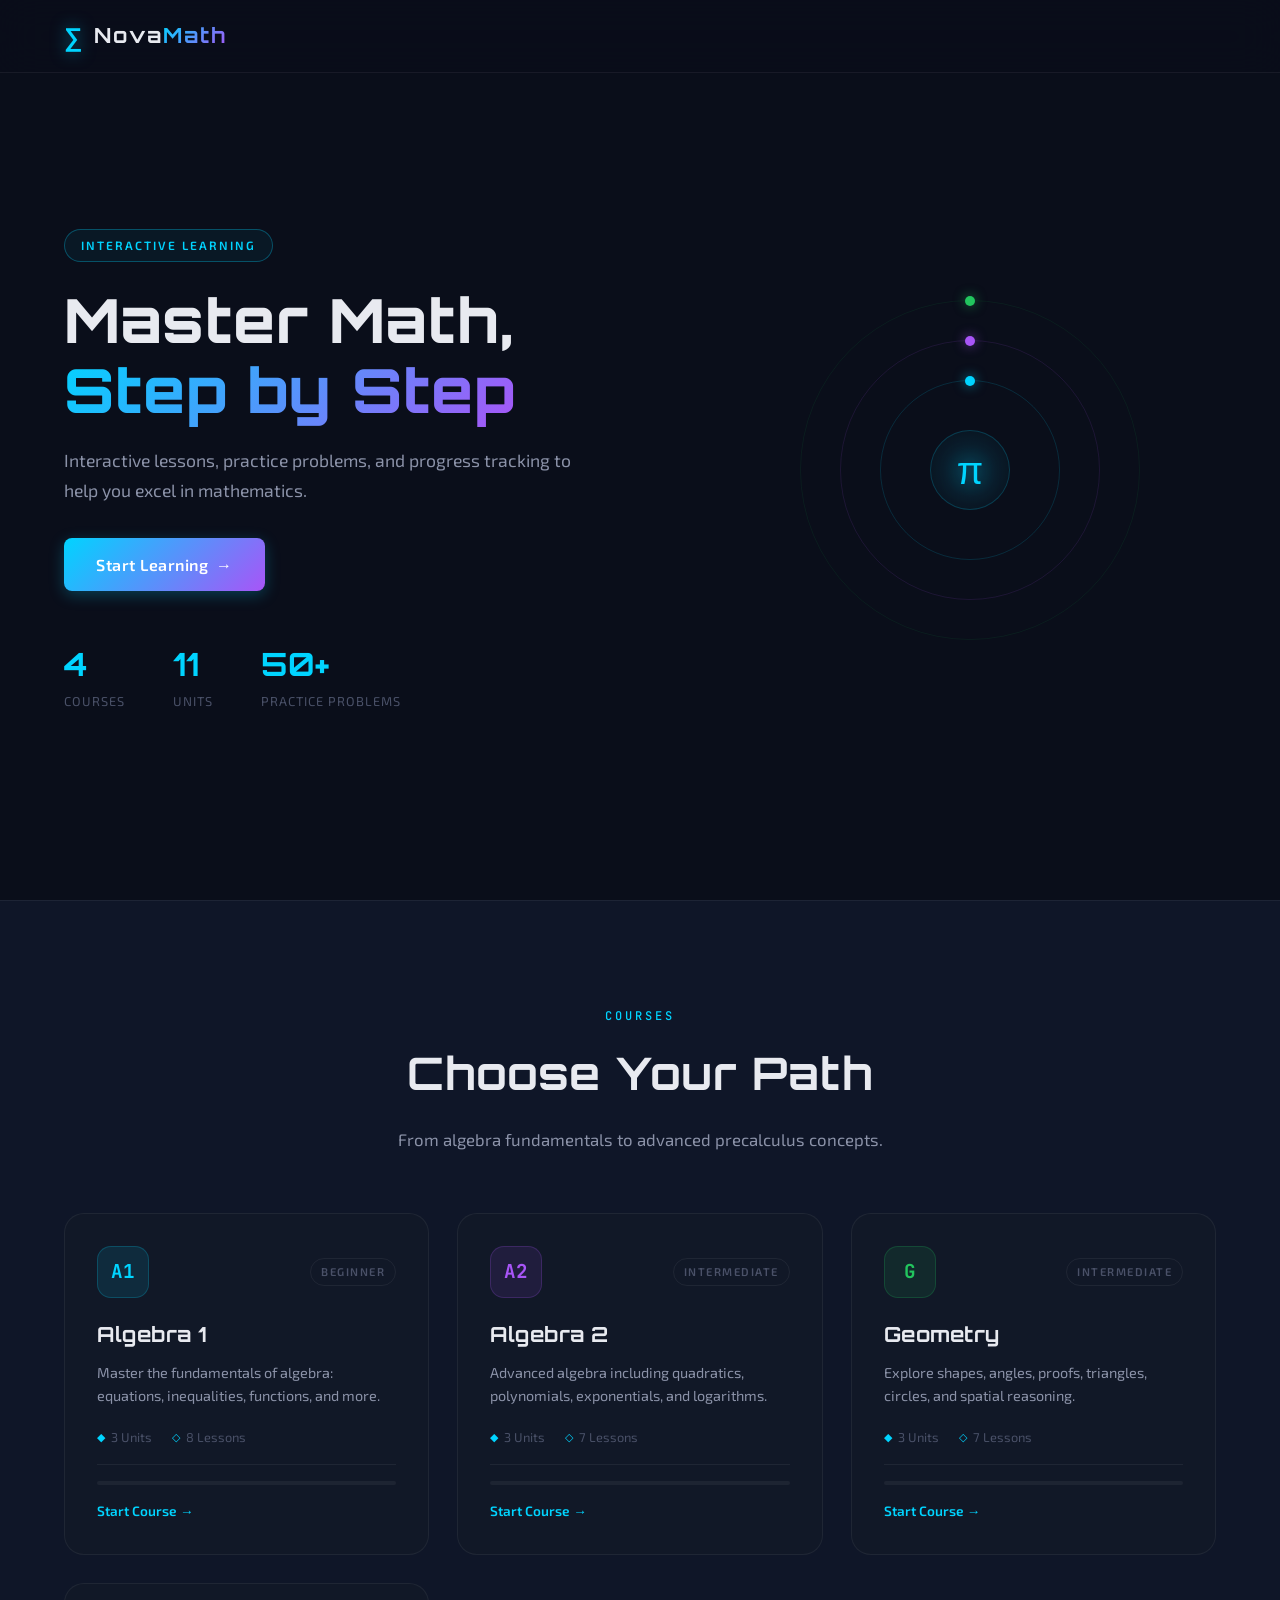
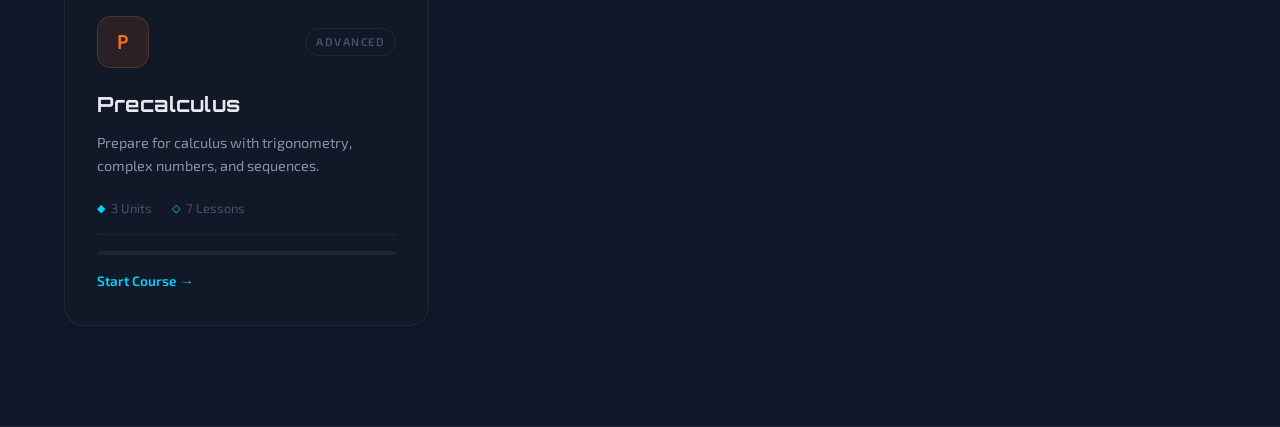
==== commit d7e4a2ff: "Add files via upload" ====
--- a/index.html
+++ b/index.html
@@ -5,51 +5,150 @@
   <meta name="viewport" content="width=device-width, initial-scale=1.0">
   <title>NovaMath</title>
   <link rel="stylesheet" href="style.css">
+  <link href="https://fonts.googleapis.com/css2?family=Orbitron:wght@400;500;600;700;800&family=Exo+2:wght@300;400;500;600;700&family=JetBrains+Mono:wght@400;500;600&display=swap" rel="stylesheet">
 </head>
 <body>
   <div id="particles"></div>
-  <nav class="navbar"><h1 class="logo">NovaMath</h1></nav>
+  
+  <nav class="navbar">
+    <div class="nav-container">
+      <a href="index.html" class="logo">
+        <span class="logo-icon">∑</span>
+        <span class="logo-text">Nova<span class="accent">Math</span></span>
+      </a>
+    </div>
+  </nav>
+
   <main>
     <section class="hero">
-      <h1>Master Math, Step by Step</h1>
-      <p>Interactive lessons, practice, and progress tracking.</p>
-      <div class="stats">
-        <div class="stat"><span class="stat-number" data-target="4">0</span> Courses</div>
-        <div class="stat"><span class="stat-number" data-target="50">0</span> Units</div>
-        <div class="stat"><span class="stat-number" data-target="120">0</span> Lessons</div>
+      <div class="hero-content">
+        <span class="hero-badge">INTERACTIVE LEARNING</span>
+        <h1 class="hero-title">Master Math, <span class="gradient-text">Step by Step</span></h1>
+        <p class="hero-subtitle">Interactive lessons, practice problems, and progress tracking to help you excel in mathematics.</p>
+        <div class="hero-actions">
+          <a href="#courses" class="btn btn-primary btn-lg">Start Learning <span class="btn-arrow">→</span></a>
+        </div>
+        <div class="hero-stats">
+          <div class="stat">
+            <span class="stat-number" data-target="4">4</span>
+            <span class="stat-label">Courses</span>
+          </div>
+          <div class="stat">
+            <span class="stat-number" data-target="11">11</span>
+            <span class="stat-label">Units</span>
+          </div>
+          <div class="stat">
+            <span class="stat-number" data-target="50">50+</span>
+            <span class="stat-label">Practice Problems</span>
+          </div>
+        </div>
+      </div>
+      
+      <div class="hero-visual">
+        <div class="orbit-system">
+          <div class="orbit orbit-1"><div class="orbit-dot"></div></div>
+          <div class="orbit orbit-2"><div class="orbit-dot"></div></div>
+          <div class="orbit orbit-3"><div class="orbit-dot"></div></div>
+          <div class="orbit-center">
+            <span class="math-symbol">π</span>
+          </div>
+        </div>
       </div>
     </section>
-    <section class="courses-grid">
-      <div class="course-card" data-course="algebra1">
-        <h2>Algebra 1</h2>
-        <div class="progress-container"><div class="progress-bar"></div></div>
-        <svg class="progress-ring" width="120" height="120">
-          <circle class="ring-fill" data-course-key="algebra1" cx="60" cy="60" r="52" stroke="#00d4ff" stroke-width="8" fill="transparent" stroke-dasharray="326.73" stroke-dashoffset="326.73"></circle>
-        </svg>
-      </div>
-      <div class="course-card" data-course="algebra2">
-        <h2>Algebra 2</h2>
-        <div class="progress-container"><div class="progress-bar"></div></div>
-        <svg class="progress-ring" width="120" height="120">
-          <circle class="ring-fill" data-course-key="algebra2" cx="60" cy="60" r="52" stroke="#a855f7" stroke-width="8" fill="transparent" stroke-dasharray="326.73" stroke-dashoffset="326.73"></circle>
-        </svg>
-      </div>
-      <div class="course-card" data-course="geometry">
-        <h2>Geometry</h2>
-        <div class="progress-container"><div class="progress-bar"></div></div>
-        <svg class="progress-ring" width="120" height="120">
-          <circle class="ring-fill" data-course-key="geometry" cx="60" cy="60" r="52" stroke="#22c55e" stroke-width="8" fill="transparent" stroke-dasharray="326.73" stroke-dashoffset="326.73"></circle>
-        </svg>
-      </div>
-      <div class="course-card" data-course="precalculus">
-        <h2>Precalculus</h2>
-        <div class="progress-container"><div class="progress-bar"></div></div>
-        <svg class="progress-ring" width="120" height="120">
-          <circle class="ring-fill" data-course-key="precalculus" cx="60" cy="60" r="52" stroke="#f97316" stroke-width="8" fill="transparent" stroke-dasharray="326.73" stroke-dashoffset="326.73"></circle>
-        </svg>
+
+    <section class="section section-dark" id="courses">
+      <div class="container">
+        <div class="section-header">
+          <span class="section-tag">COURSES</span>
+          <h2 class="section-title">Choose Your Path</h2>
+          <p class="section-desc">From algebra fundamentals to advanced precalculus concepts.</p>
+        </div>
+        
+        <div class="courses-grid">
+          <div class="course-card" data-course="algebra1">
+            <div class="card-glow"></div>
+            <div class="card-header">
+              <div class="course-icon algebra1-icon">A1</div>
+              <span class="course-level">Beginner</span>
+            </div>
+            <h3 class="course-title">Algebra 1</h3>
+            <p class="course-desc">Master the fundamentals of algebra: equations, inequalities, functions, and more.</p>
+            <div class="course-meta">
+              <span class="meta-item"><span class="meta-icon">◆</span> 3 Units</span>
+              <span class="meta-item"><span class="meta-icon">◇</span> 8 Lessons</span>
+            </div>
+            <div class="card-footer">
+              <div class="progress-bar-container">
+                <div class="progress-bar" style="width: 0%"></div>
+              </div>
+              <span class="card-cta">Start Course →</span>
+            </div>
+          </div>
+
+          <div class="course-card" data-course="algebra2">
+            <div class="card-glow"></div>
+            <div class="card-header">
+              <div class="course-icon algebra2-icon">A2</div>
+              <span class="course-level">Intermediate</span>
+            </div>
+            <h3 class="course-title">Algebra 2</h3>
+            <p class="course-desc">Advanced algebra including quadratics, polynomials, exponentials, and logarithms.</p>
+            <div class="course-meta">
+              <span class="meta-item"><span class="meta-icon">◆</span> 3 Units</span>
+              <span class="meta-item"><span class="meta-icon">◇</span> 7 Lessons</span>
+            </div>
+            <div class="card-footer">
+              <div class="progress-bar-container">
+                <div class="progress-bar" style="width: 0%"></div>
+              </div>
+              <span class="card-cta">Start Course →</span>
+            </div>
+          </div>
+
+          <div class="course-card" data-course="geometry">
+            <div class="card-glow"></div>
+            <div class="card-header">
+              <div class="course-icon geometry-icon">G</div>
+              <span class="course-level">Intermediate</span>
+            </div>
+            <h3 class="course-title">Geometry</h3>
+            <p class="course-desc">Explore shapes, angles, proofs, triangles, circles, and spatial reasoning.</p>
+            <div class="course-meta">
+              <span class="meta-item"><span class="meta-icon">◆</span> 3 Units</span>
+              <span class="meta-item"><span class="meta-icon">◇</span> 7 Lessons</span>
+            </div>
+            <div class="card-footer">
+              <div class="progress-bar-container">
+                <div class="progress-bar" style="width: 0%"></div>
+              </div>
+              <span class="card-cta">Start Course →</span>
+            </div>
+          </div>
+
+          <div class="course-card" data-course="precalculus">
+            <div class="card-glow"></div>
+            <div class="card-header">
+              <div class="course-icon precalc-icon">P</div>
+              <span class="course-level">Advanced</span>
+            </div>
+            <h3 class="course-title">Precalculus</h3>
+            <p class="course-desc">Prepare for calculus with trigonometry, complex numbers, and sequences.</p>
+            <div class="course-meta">
+              <span class="meta-item"><span class="meta-icon">◆</span> 3 Units</span>
+              <span class="meta-item"><span class="meta-icon">◇</span> 7 Lessons</span>
+            </div>
+            <div class="card-footer">
+              <div class="progress-bar-container">
+                <div class="progress-bar" style="width: 0%"></div>
+              </div>
+              <span class="card-cta">Start Course →</span>
+            </div>
+          </div>
+        </div>
       </div>
     </section>
   </main>
+
   <script>
     document.querySelectorAll('.course-card').forEach(card => {
       card.addEventListener('click', () => {
@@ -60,4 +159,4 @@
   </script>
   <script src="app.js"></script>
 </body>
-</html>+</html>
--- a/style.css
+++ b/style.css
@@ -59,6 +59,14 @@
 }
 
 /* --- Animated Background --- */
+#particles {
+    position: fixed;
+    inset: 0;
+    z-index: 0;
+    pointer-events: none;
+    overflow: hidden;
+}
+
 .bg-grid {
     position: fixed;
     inset: 0;
@@ -80,18 +88,19 @@
 
 .particle {
     position: absolute;
-    width: 2px;
-    height: 2px;
+    width: 3px;
+    height: 3px;
     background: var(--accent-cyan);
     border-radius: 50%;
     opacity: 0;
+    box-shadow: 0 0 6px rgba(0,212,255,0.6);
     animation: float-particle linear infinite;
 }
 
 @keyframes float-particle {
     0% { opacity: 0; transform: translateY(100vh) scale(0); }
-    10% { opacity: 0.8; }
-    90% { opacity: 0.8; }
+    10% { opacity: 0.6; }
+    90% { opacity: 0.6; }
     100% { opacity: 0; transform: translateY(-10vh) scale(1); }
 }
 
@@ -109,8 +118,9 @@
     left: 0;
     right: 0;
     z-index: 1000;
-    background: rgba(10,14,26,0.8);
+    background: rgba(10,14,26,0.85);
     backdrop-filter: blur(20px);
+    -webkit-backdrop-filter: blur(20px);
     border-bottom: 1px solid var(--border-color);
     transition: background 0.3s;
 }
@@ -123,6 +133,13 @@
     display: flex;
     align-items: center;
     justify-content: space-between;
+}
+
+.navbar .logo {
+    display: flex;
+    align-items: center;
+    gap: 10px;
+    text-decoration: none;
 }
 
 .logo {
@@ -266,7 +283,7 @@
     min-height: 100vh;
     display: flex;
     align-items: center;
-    padding: 120px 24px 80px;
+    padding: 100px 24px 60px;
     max-width: 1200px;
     margin: 0 auto;
     gap: 60px;
@@ -274,6 +291,7 @@
 
 .hero-content {
     flex: 1;
+    max-width: 600px;
 }
 
 .hero-badge {
@@ -488,8 +506,8 @@
 /* --- Course Cards --- */
 .courses-grid {
     display: grid;
-    grid-template-columns: repeat(auto-fit, minmax(280px, 1fr));
-    gap: 24px;
+    grid-template-columns: repeat(auto-fit, minmax(300px, 1fr));
+    gap: 28px;
 }
 
 .course-card {
@@ -504,9 +522,18 @@
 }
 
 .course-card:hover {
-    border-color: rgba(0,212,255,0.2);
-    transform: translateY(-6px);
+    border-color: rgba(0,212,255,0.25);
+    transform: translateY(-8px);
     background: var(--bg-card-hover);
+    box-shadow: 0 20px 40px rgba(0,0,0,0.3);
+}
+
+.progress-container {
+    display: none;
+}
+
+.progress-ring {
+    display: none;
 }
 
 .card-glow {
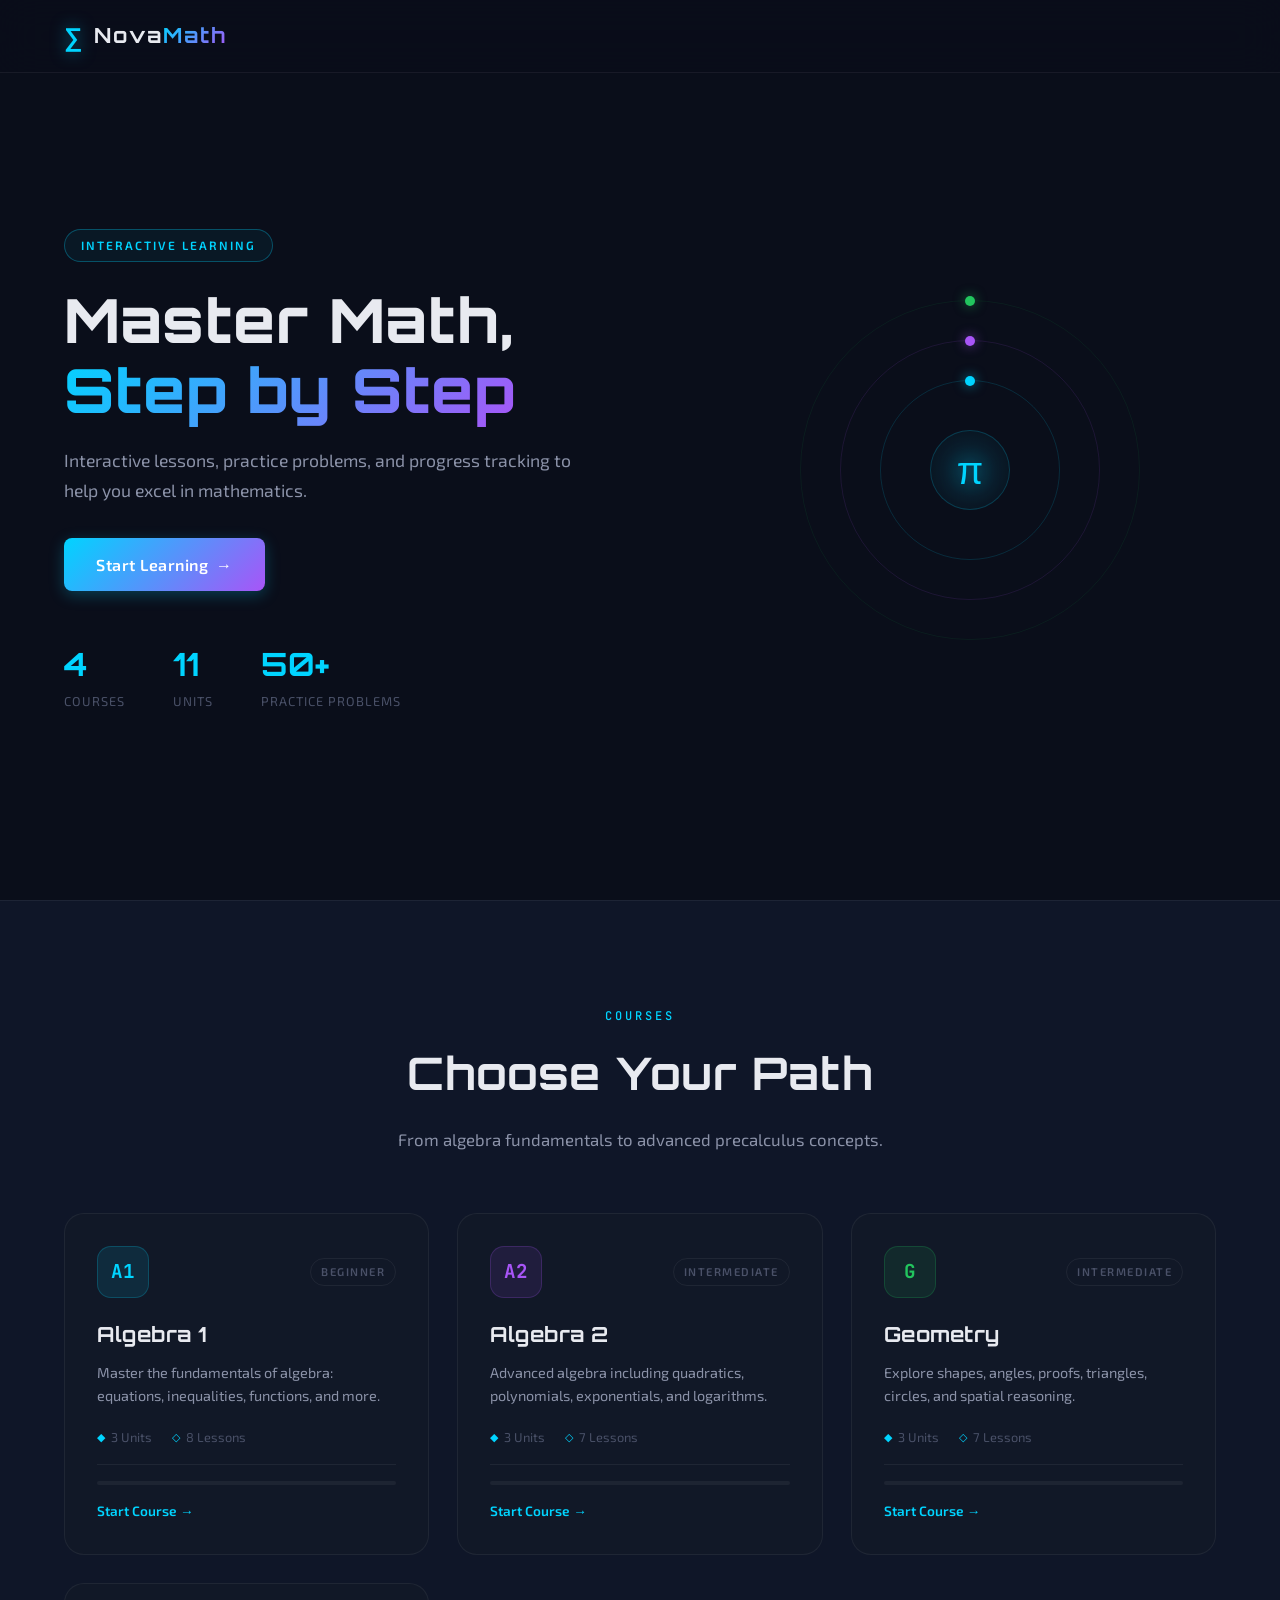
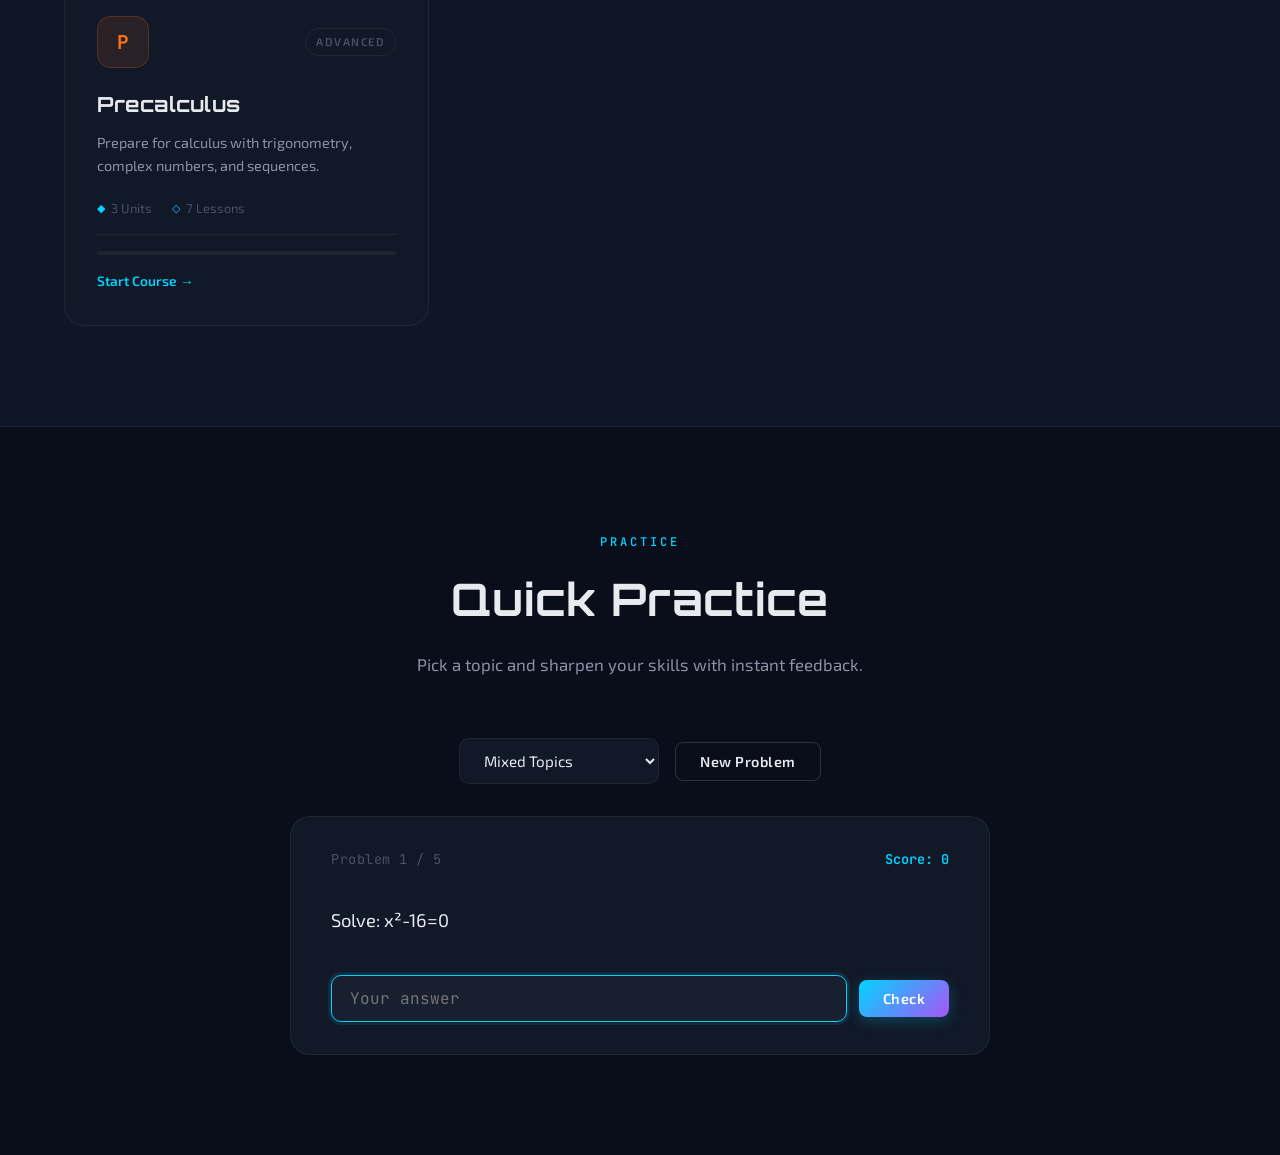
==== commit d242084e: "Add files via upload" ====
--- a/index.html
+++ b/index.html
@@ -9,7 +9,7 @@
 </head>
 <body>
   <div id="particles"></div>
-  
+
   <nav class="navbar">
     <div class="nav-container">
       <a href="index.html" class="logo">
@@ -43,7 +43,7 @@
           </div>
         </div>
       </div>
-      
+
       <div class="hero-visual">
         <div class="orbit-system">
           <div class="orbit orbit-1"><div class="orbit-dot"></div></div>
@@ -63,7 +63,7 @@
           <h2 class="section-title">Choose Your Path</h2>
           <p class="section-desc">From algebra fundamentals to advanced precalculus concepts.</p>
         </div>
-        
+
         <div class="courses-grid">
           <div class="course-card" data-course="algebra1">
             <div class="card-glow"></div>
@@ -147,6 +147,42 @@
         </div>
       </div>
     </section>
+
+    <section class="section" id="practice">
+      <div class="container">
+        <div class="section-header">
+          <span class="section-tag">PRACTICE</span>
+          <h2 class="section-title">Quick Practice</h2>
+          <p class="section-desc">Pick a topic and sharpen your skills with instant feedback.</p>
+        </div>
+
+        <div class="practice-controls">
+          <select id="practice-topic" class="practice-select">
+            <option value="mixed">Mixed Topics</option>
+            <option value="algebra1">Algebra 1</option>
+            <option value="algebra2">Algebra 2</option>
+            <option value="geometry">Geometry</option>
+            <option value="precalculus">Precalculus</option>
+          </select>
+          <button id="new-problem" class="btn btn-outline">New Problem</button>
+        </div>
+
+        <div class="practice-workspace" id="practice-workspace">
+          <div class="practice-card">
+            <div class="practice-progress">
+              <span class="practice-counter">Problem <span id="prob-current">1</span> / <span id="prob-total">5</span></span>
+              <span class="practice-score">Score: <span id="prob-score">0</span></span>
+            </div>
+            <div class="practice-question" id="prob-question">Select a topic and click "New Problem" to begin.</div>
+            <div class="practice-answer-row">
+              <input type="text" id="prob-answer" class="practice-input" placeholder="Your answer">
+              <button id="prob-check" class="btn btn-primary">Check</button>
+            </div>
+            <div class="practice-feedback" id="prob-feedback"></div>
+          </div>
+        </div>
+      </div>
+    </section>
   </main>
 
   <script>
--- a/style.css
+++ b/style.css
@@ -268,6 +268,11 @@
     font-size: 1rem;
 }
 
+.btn-sm {
+    padding: 6px 16px;
+    font-size: 0.8rem;
+}
+
 .btn-arrow {
     transition: transform 0.3s;
 }
@@ -1237,12 +1242,47 @@
     margin-bottom: 32px;
 }
 
-.practice-section h2 {
+.practice-section-header {
+    display: flex;
+    align-items: center;
+    justify-content: space-between;
+    margin-bottom: 32px;
+    flex-wrap: wrap;
+    gap: 16px;
+}
+
+.practice-section-header h2 {
     font-family: var(--font-display);
     font-size: 1.2rem;
     font-weight: 600;
-    margin-bottom: 32px;
-    color: var(--accent-cyan);
+    color: var(--accent-cyan);
+}
+
+.practice-section-tools {
+    display: flex;
+    align-items: center;
+    gap: 12px;
+}
+
+.practice-score-badge {
+    display: flex;
+    align-items: center;
+    gap: 12px;
+    background: rgba(0,212,255,0.05);
+    border: 1px solid rgba(0,212,255,0.15);
+    border-radius: 10px;
+    padding: 8px 16px;
+    font-family: var(--font-mono);
+    font-size: 0.9rem;
+}
+
+#score-fraction {
+    color: var(--text-secondary);
+}
+
+#score-pct {
+    color: var(--accent-cyan);
+    font-weight: 600;
 }
 
 .practice-problem {
@@ -1267,6 +1307,7 @@
     display: flex;
     gap: 12px;
     align-items: center;
+    flex-wrap: wrap;
 }
 
 .problem-input input {
@@ -1303,6 +1344,37 @@
     background: rgba(0,212,255,0.2);
 }
 
+.problem-hint-btn {
+    padding: 10px 20px;
+    background: transparent;
+    color: var(--text-muted);
+    border: 1px solid var(--border-color);
+    border-radius: 8px;
+    font-weight: 600;
+    font-size: 0.85rem;
+    transition: all 0.3s;
+}
+
+.problem-hint-btn:hover {
+    border-color: var(--accent-purple);
+    color: var(--accent-purple);
+}
+
+.problem-hint {
+    margin-top: 12px;
+    padding: 12px 16px;
+    background: rgba(168,85,247,0.05);
+    border: 1px solid rgba(168,85,247,0.15);
+    border-radius: 8px;
+    font-size: 0.9rem;
+    color: var(--text-secondary);
+    display: none;
+}
+
+.problem-hint.visible {
+    display: block;
+}
+
 .practice-stats {
     margin-top: 24px;
     padding: 16px 20px;
@@ -1338,6 +1410,29 @@
     display: block;
 }
 
+.practice-summary {
+    margin-top: 24px;
+}
+
+.summary-card {
+    display: flex;
+    align-items: center;
+    gap: 12px;
+    padding: 16px 24px;
+    background: rgba(34,197,94,0.08);
+    border: 1px solid rgba(34,197,94,0.2);
+    border-radius: 12px;
+}
+
+.summary-icon {
+    font-size: 1.5rem;
+}
+
+.summary-text {
+    color: var(--accent-green);
+    font-weight: 600;
+}
+
 .lesson-nav {
     display: flex;
     justify-content: space-between;
@@ -1347,6 +1442,357 @@
 .lesson-nav .btn {
     flex: 1;
     justify-content: center;
+}
+
+/* ==============================
+   INDEX PAGE — Quick Practice
+   ============================== */
+
+.practice-controls {
+    display: flex;
+    justify-content: center;
+    align-items: center;
+    gap: 16px;
+    margin-bottom: 32px;
+    flex-wrap: wrap;
+}
+
+.practice-select {
+    padding: 12px 20px;
+    background: var(--bg-card);
+    border: 1px solid var(--border-color);
+    border-radius: 10px;
+    color: var(--text-primary);
+    font-family: var(--font-body);
+    font-size: 0.95rem;
+    outline: none;
+    cursor: pointer;
+    transition: border-color 0.3s;
+    min-width: 200px;
+}
+
+.practice-select:focus {
+    border-color: var(--accent-cyan);
+}
+
+.practice-workspace {
+    max-width: 700px;
+    margin: 0 auto;
+}
+
+.practice-card {
+    background: var(--bg-card);
+    border: 1px solid var(--border-color);
+    border-radius: var(--radius-lg);
+    padding: 32px 40px;
+    position: relative;
+}
+
+.practice-progress {
+    display: flex;
+    justify-content: space-between;
+    align-items: center;
+    margin-bottom: 20px;
+    font-family: var(--font-mono);
+    font-size: 0.85rem;
+}
+
+.practice-counter {
+    color: var(--text-muted);
+    letter-spacing: 0.5px;
+}
+
+.practice-score {
+    color: var(--accent-cyan);
+    font-weight: 600;
+}
+
+.practice-question {
+    font-size: 1.15rem;
+    color: var(--text-primary);
+    margin-bottom: 24px;
+    line-height: 1.6;
+    min-height: 60px;
+    display: flex;
+    align-items: center;
+}
+
+.practice-answer-row {
+    display: flex;
+    gap: 12px;
+    align-items: center;
+    flex-wrap: wrap;
+}
+
+.practice-input {
+    flex: 1;
+    min-width: 200px;
+    padding: 12px 18px;
+    background: rgba(255,255,255,0.03);
+    border: 1px solid var(--border-color);
+    border-radius: 10px;
+    color: var(--text-primary);
+    font-family: var(--font-mono);
+    font-size: 1rem;
+    outline: none;
+    transition: border-color 0.3s, box-shadow 0.3s;
+}
+
+.practice-input:focus {
+    border-color: var(--accent-cyan);
+    box-shadow: 0 0 0 3px rgba(0,212,255,0.1);
+}
+
+.practice-feedback {
+    margin-top: 16px;
+    padding: 12px 16px;
+    border-radius: 10px;
+    font-size: 0.95rem;
+    font-weight: 500;
+    display: none;
+}
+
+.practice-feedback.correct {
+    display: block;
+    background: rgba(34,197,94,0.08);
+    color: var(--accent-green);
+    border: 1px solid rgba(34,197,94,0.2);
+}
+
+.practice-feedback.incorrect {
+    display: block;
+    background: rgba(249,115,22,0.08);
+    color: var(--accent-orange);
+    border: 1px solid rgba(249,115,22,0.2);
+}
+
+.practice-feedback .feedback-answer {
+    font-weight: 600;
+    margin-top: 4px;
+}
+
+/* ==============================
+   COURSE PAGE — Challenge
+   ============================== */
+
+#course-practice-section {
+    background: var(--bg-secondary);
+    border-top: 1px solid var(--border-color);
+}
+
+.challenge-controls {
+    display: flex;
+    justify-content: center;
+    gap: 16px;
+    margin-bottom: 32px;
+}
+
+.challenge-workspace {
+    max-width: 760px;
+    margin: 0 auto;
+}
+
+.challenge-card {
+    background: var(--bg-card);
+    border: 1px solid var(--border-color);
+    border-radius: var(--radius-lg);
+    padding: 36px 40px;
+    position: relative;
+}
+
+.challenge-progress-bar {
+    width: 100%;
+    height: 6px;
+    background: rgba(255,255,255,0.05);
+    border-radius: 3px;
+    margin-bottom: 20px;
+    overflow: hidden;
+}
+
+.challenge-progress-fill {
+    height: 100%;
+    background: var(--gradient-main);
+    border-radius: 3px;
+    width: 0%;
+    transition: width 0.4s ease;
+}
+
+.challenge-meta {
+    display: flex;
+    justify-content: space-between;
+    align-items: center;
+    margin-bottom: 24px;
+    font-family: var(--font-mono);
+    font-size: 0.8rem;
+    flex-wrap: wrap;
+    gap: 8px;
+}
+
+.challenge-counter {
+    color: var(--text-muted);
+}
+
+.challenge-streak {
+    color: var(--accent-orange);
+    font-weight: 600;
+}
+
+.challenge-score {
+    color: var(--accent-cyan);
+    font-weight: 600;
+}
+
+.challenge-question {
+    font-size: 1.15rem;
+    color: var(--text-primary);
+    margin-bottom: 20px;
+    line-height: 1.6;
+    min-height: 50px;
+}
+
+.challenge-hint {
+    margin-bottom: 16px;
+    padding: 12px 16px;
+    background: rgba(168,85,247,0.06);
+    border: 1px solid rgba(168,85,247,0.15);
+    border-radius: 10px;
+    font-size: 0.9rem;
+    color: var(--text-secondary);
+    display: none;
+}
+
+.challenge-hint.visible {
+    display: block;
+}
+
+.challenge-answer-row {
+    display: flex;
+    gap: 10px;
+    align-items: center;
+    flex-wrap: wrap;
+}
+
+.challenge-feedback {
+    margin-top: 16px;
+    padding: 12px 16px;
+    border-radius: 10px;
+    font-size: 0.95rem;
+    font-weight: 500;
+    display: none;
+}
+
+.challenge-feedback.correct {
+    display: block;
+    background: rgba(34,197,94,0.08);
+    color: var(--accent-green);
+    border: 1px solid rgba(34,197,94,0.2);
+}
+
+.challenge-feedback.incorrect {
+    display: block;
+    background: rgba(249,115,22,0.08);
+    color: var(--accent-orange);
+    border: 1px solid rgba(249,115,22,0.2);
+}
+
+/* Challenge Results */
+.challenge-results {
+    max-width: 560px;
+    margin: 0 auto;
+}
+
+.results-card {
+    background: var(--bg-card);
+    border: 1px solid var(--border-color);
+    border-radius: var(--radius-lg);
+    padding: 48px 40px;
+    text-align: center;
+}
+
+.results-title {
+    font-family: var(--font-display);
+    font-size: 1.4rem;
+    font-weight: 700;
+    margin-bottom: 24px;
+    color: var(--text-primary);
+}
+
+.results-score-circle {
+    width: 140px;
+    height: 140px;
+    border-radius: 50%;
+    background: var(--gradient-main);
+    display: flex;
+    align-items: center;
+    justify-content: center;
+    margin: 0 auto 24px;
+    box-shadow: 0 0 40px rgba(0,212,255,0.2);
+}
+
+.results-score-circle span {
+    font-family: var(--font-display);
+    font-size: 2rem;
+    font-weight: 800;
+    color: #fff;
+}
+
+.results-summary {
+    color: var(--text-secondary);
+    margin-bottom: 24px;
+    font-size: 1rem;
+}
+
+.results-breakdown {
+    display: grid;
+    gap: 12px;
+    margin-bottom: 32px;
+    text-align: left;
+}
+
+.result-item {
+    display: flex;
+    align-items: center;
+    gap: 12px;
+    padding: 12px 16px;
+    background: rgba(255,255,255,0.02);
+    border: 1px solid var(--border-color);
+    border-radius: 8px;
+    font-size: 0.9rem;
+}
+
+.result-item.correct {
+    border-color: rgba(34,197,94,0.2);
+    background: rgba(34,197,94,0.04);
+}
+
+.result-item.incorrect {
+    border-color: rgba(249,115,22,0.2);
+    background: rgba(249,115,22,0.04);
+}
+
+.result-status {
+    font-weight: 700;
+    font-size: 1rem;
+    flex-shrink: 0;
+}
+
+.result-item.correct .result-status {
+    color: var(--accent-green);
+}
+
+.result-item.incorrect .result-status {
+    color: var(--accent-orange);
+}
+
+.result-q {
+    flex: 1;
+    color: var(--text-primary);
+}
+
+.result-a {
+    color: var(--text-muted);
+    font-family: var(--font-mono);
+    font-size: 0.85rem;
 }
 
 /* Scrollbar */
@@ -1372,3 +1818,45 @@
     background: rgba(0,212,255,0.3);
     color: #fff;
 }
+
+/* ==============================
+   Responsive — Practice Sections
+   ============================== */
+
+@media (max-width: 600px) {
+    .practice-card,
+    .challenge-card,
+    .results-card {
+        padding: 24px 20px;
+    }
+
+    .practice-answer-row,
+    .challenge-answer-row {
+        flex-direction: column;
+        align-items: stretch;
+    }
+
+    .practice-input {
+        min-width: unset;
+        width: 100%;
+    }
+
+    .challenge-meta {
+        flex-direction: column;
+        align-items: flex-start;
+    }
+
+    .practice-section-header {
+        flex-direction: column;
+        align-items: flex-start;
+    }
+
+    .results-score-circle {
+        width: 100px;
+        height: 100px;
+    }
+
+    .results-score-circle span {
+        font-size: 1.5rem;
+    }
+}
